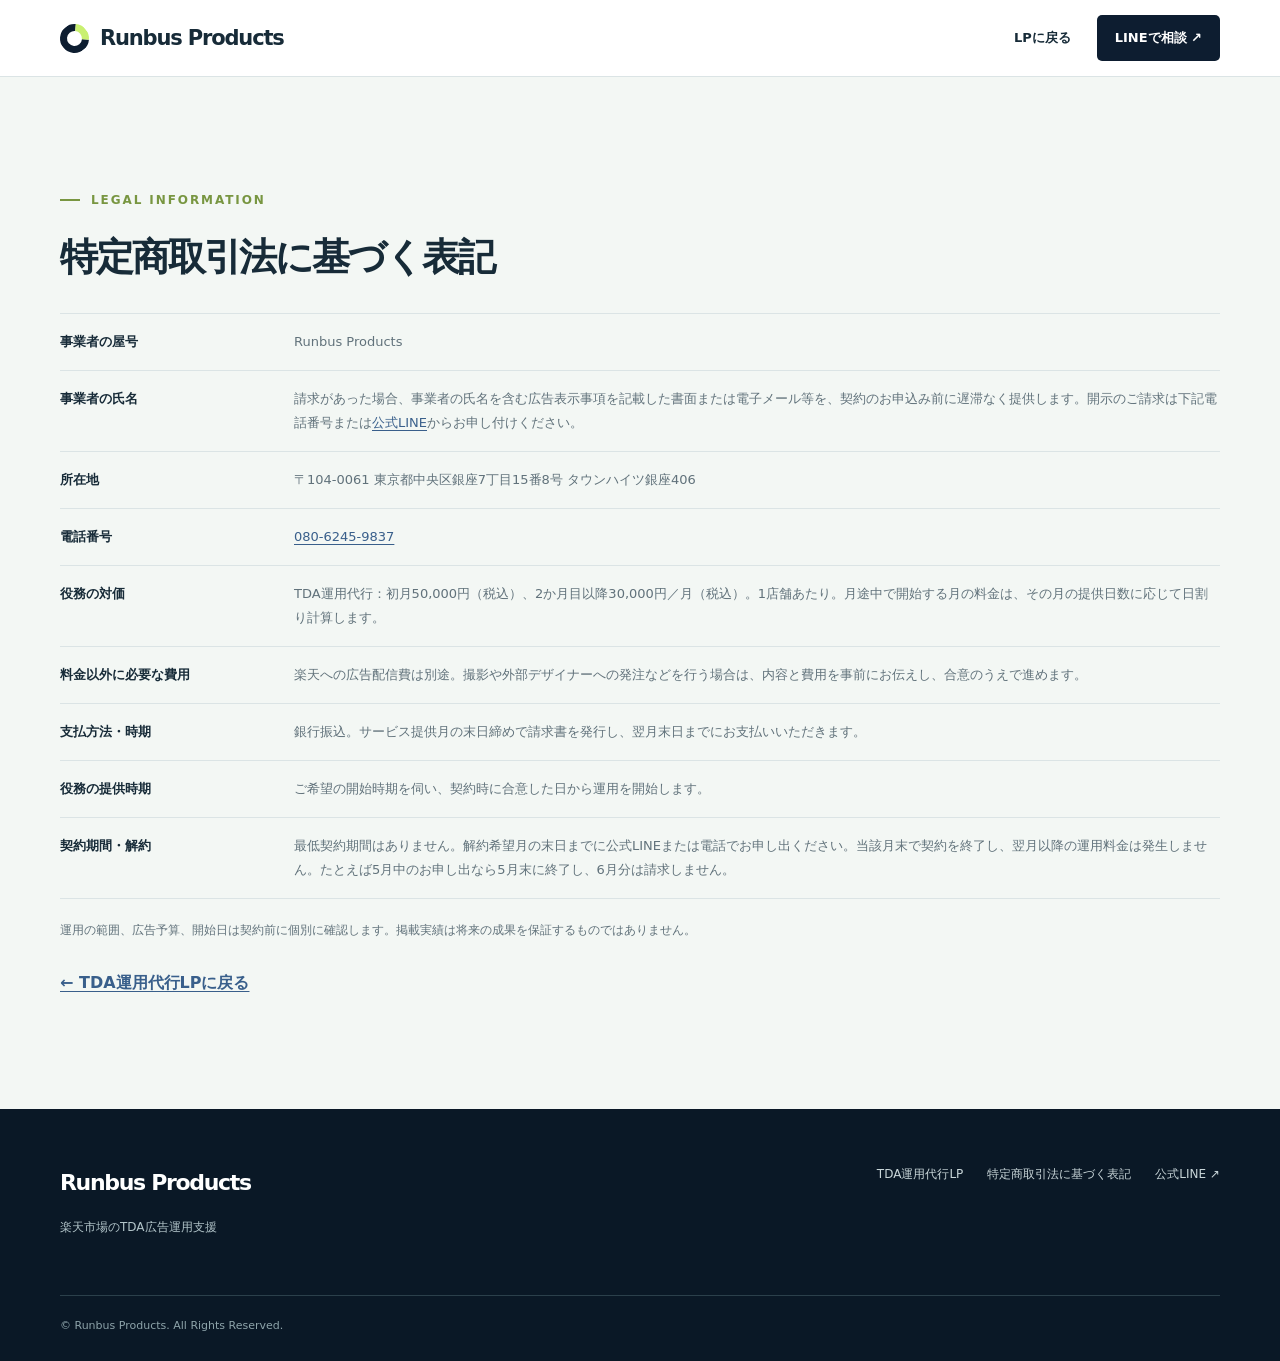
==== legal.html @ 406d8927 "Add files via upload" ====
<!doctype html>
<html lang="ja">
<head>
  <meta charset="utf-8">
  <meta name="viewport" content="width=device-width,initial-scale=1">
  <meta name="theme-color" content="#0d1d30">
  <meta name="description" content="Runbus Productsの楽天TDA広告運用代行サービスに関する特定商取引法に基づく表記。">
  <title>特定商取引法に基づく表記｜Runbus Products</title>
  <style>
    :root{--navy:#0d1d30;--navy2:#172e40;--ink:#172b38;--muted:#61727b;--lime:#c9f071;--line:#dbe4e5;--pale:#f3f7f4;--white:#fff;--max:1160px}
    *{box-sizing:border-box}html{scroll-behavior:smooth}body{margin:0;color:var(--ink);background:#fff;font-family:system-ui,-apple-system,"Noto Sans JP","Hiragino Kaku Gothic ProN",Meiryo,sans-serif;line-height:1.85;-webkit-font-smoothing:antialiased}a{color:inherit;text-decoration:none}button{font:inherit}img{max-width:100%}.wrap{width:min(var(--max),calc(100% - 48px));margin-inline:auto}
    .skip{position:absolute;left:-9999px;top:8px;padding:8px;background:#fff;z-index:100}.skip:focus{left:8px}
    header{position:sticky;top:0;z-index:50;background:rgba(255,255,255,.96);border-bottom:1px solid var(--line);backdrop-filter:blur(16px)}.head{min-height:76px;display:flex;align-items:center;justify-content:space-between;gap:20px}.brand{display:inline-flex;align-items:center;gap:11px;font-size:21px;font-weight:900;letter-spacing:-.055em;white-space:nowrap}.mark{width:29px;height:29px;border:7px solid var(--navy);border-right-color:var(--lime);border-radius:50%;transform:rotate(-40deg)}nav{display:flex;align-items:center;gap:26px}nav a{font-size:13px;font-weight:750}nav a:hover,.text-link:hover{color:#637f30}.nav-button{background:var(--navy);color:#fff;padding:11px 18px;border-radius:5px}.nav-button:hover{color:var(--lime)}
    .button{display:inline-flex;align-items:center;justify-content:center;gap:18px;min-height:54px;border-radius:5px;padding:13px 24px;font-weight:850;font-size:14px;line-height:1.5;transition:transform .2s,background .2s}.button:hover{transform:translateY(-2px)}.button.lime{background:var(--lime);color:var(--navy)}.button.lime:hover{background:#ddfa9c}.button.dark{background:var(--navy);color:#fff}.button.outline{border:1px solid #81949a;color:#fff}.button.outline:hover{border-color:var(--lime)}.eyebrow{font-size:12px;letter-spacing:.16em;font-weight:850;text-transform:uppercase;color:#789641;display:flex;align-items:center;gap:11px}.eyebrow:before{content:"";width:20px;height:2px;background:currentColor}
    .hero{background:var(--navy);color:#fff;position:relative;overflow:hidden}.hero:before{content:"";position:absolute;right:-180px;top:-280px;width:850px;height:850px;background:radial-gradient(circle,#79aa7430,transparent 70%);pointer-events:none}.hero:after{content:"";position:absolute;inset:0;background-image:linear-gradient(#d7fcdd08 1px,transparent 1px),linear-gradient(90deg,#d7fcdd08 1px,transparent 1px);background-size:80px 80px;pointer-events:none}.hero-inner{position:relative;z-index:1;display:grid;grid-template-columns:1.13fr .87fr;align-items:center;gap:64px;padding:112px 0 120px}.hero h1{font-size:clamp(38px,4.4vw,63px);line-height:1.35;letter-spacing:-.065em;margin:22px 0 22px;font-weight:900}.hero h1 em{color:var(--lime);font-style:normal}.hero-lead{font-size:17px;line-height:1.95;color:#d2dfe2;max-width:650px;margin:0}.hero-actions{display:flex;flex-wrap:wrap;gap:12px;margin-top:34px}.hero-note{color:#a9bbc0;font-size:12px;margin:20px 0 0}.hero .eyebrow{color:var(--lime)}
    .hero-board{border:1px solid #66808966;background:#1b3343d9;padding:30px;box-shadow:0 30px 70px #07131e58}.board-label{font-size:11px;color:#c0d1d0;letter-spacing:.17em;font-weight:800}.board-case{padding:22px 0;border-bottom:1px solid #647d834f}.board-case:last-child{padding-bottom:0;border-bottom:0}.board-case .name{font-size:14px;font-weight:800}.board-case .period{font-size:11px;color:#a9bbc0;margin-left:8px}.board-number{font-size:clamp(33px,3vw,45px);font-weight:900;line-height:1.25;letter-spacing:-.04em;color:var(--lime);margin:8px 0 2px}.board-number span{font-size:18px;letter-spacing:0}.board-desc{font-size:12px;color:#c2d0d3;margin:0;line-height:1.6}.board-heading{font-size:23px;line-height:1.45;font-weight:900;letter-spacing:-.045em;margin:18px 0}.board-highlight{padding:18px 0 20px;border-block:1px solid #78909a66}.board-highlight>span{display:block;color:#d9e6dd;font-size:12px;font-weight:800}.board-highlight strong{display:block;color:var(--lime);font-size:clamp(36px,3.4vw,49px);line-height:1.25;letter-spacing:-.055em;margin:4px 0}.board-highlight small{font-size:24px;letter-spacing:0}.board-highlight p{font-size:11px;color:#c2d0d3;line-height:1.6;margin:0}.board-foot{font-size:10px;line-height:1.55;color:#a8bcc2;margin:15px 0 0}.hero-board .board-case{padding:15px 0}.hero-board .board-case:last-of-type{border-bottom:0;padding-bottom:0}.hero-board .board-desc{margin-top:6px}
    .intro-strip{border-bottom:1px solid var(--line);background:#f7faf7}.intro-items{display:grid;grid-template-columns:repeat(3,1fr);padding:24px 0}.intro-items div{padding:0 28px;border-right:1px solid #d4e0d9;font-size:13px;font-weight:750}.intro-items div:first-child{padding-left:0}.intro-items div:last-child{border:0}.intro-items b{display:block;font-size:11px;letter-spacing:.14em;color:#638230;margin-bottom:3px}
    .section{padding:112px 0;scroll-margin-top:85px}.section.pale{background:var(--pale)}.section.dark{background:var(--navy);color:#fff}.section-title{font-size:clamp(30px,3vw,43px);line-height:1.45;letter-spacing:-.055em;margin:18px 0 18px;font-weight:900}.section-lead{color:var(--muted);font-size:16px;max-width:800px;margin:0 0 42px}.dark .section-lead{color:#c4d2d7}.section-head{max-width:850px}.grid-3{display:grid;grid-template-columns:repeat(3,1fr);gap:18px}.issue{padding:30px;background:#fff;border:1px solid var(--line)}.issue-num{font-size:12px;color:#729335;font-weight:900;letter-spacing:.1em}.issue h3,.service h3{font-size:19px;line-height:1.5;letter-spacing:-.04em;margin:15px 0 12px}.issue p,.service p{color:var(--muted);font-size:14px;margin:0}.resolution{margin-top:28px;padding:24px 28px;background:var(--navy);color:#fff;display:flex;gap:24px;align-items:center;justify-content:space-between}.resolution strong{font-size:20px;letter-spacing:-.04em}.resolution p{margin:0;color:#cbd9dc;font-size:14px}
    .service-grid{display:grid;grid-template-columns:repeat(2,1fr);gap:18px}.service{padding:32px;border:1px solid var(--line);background:#fff}.service-icon{display:inline-block;background:#e9f5d6;color:#466b2b;font-size:12px;font-weight:900;padding:5px 10px;letter-spacing:.12em}.service h3{margin-top:17px}.service .detail{display:block;margin-top:17px;padding-top:15px;border-top:1px solid var(--line);font-size:12px;color:#476273;font-weight:700}.personal-note{background:#e5efdc;padding:22px 28px;margin-top:20px;font-size:14px}.personal-note strong{color:#2f5136}
    .total-panel{display:flex;align-items:center;justify-content:space-between;gap:25px;background:#234452;border:1px solid #70887d;padding:25px 28px;margin:0 0 18px}.total-panel span{font-size:11px;letter-spacing:.14em;color:var(--lime);font-weight:900}.total-panel h3{font-size:21px;line-height:1.4;margin:7px 0}.total-panel p{color:#b9cbd0;font-size:12px;margin:0}.total-metrics{display:grid;grid-template-columns:repeat(3,1fr);gap:18px}.total-metrics div{min-width:100px}.total-metrics small{display:block;font-size:11px;color:#c4d4d7}.total-metrics strong{display:block;color:var(--lime);font-size:20px;white-space:nowrap}.monthly-grid{display:grid;grid-template-columns:repeat(3,1fr);gap:14px}.month-card{background:#1c3544;border:1px solid #435c64;padding:24px}.month-card h3{font-size:20px;color:var(--lime);margin:0 0 3px}.month-card .period{font-size:12px;color:#b9c9cc;margin:0 0 18px}.month-row{border-top:1px solid #435c64;padding:11px 0;display:flex;align-items:baseline;justify-content:space-between;gap:8px}.month-row span{font-size:12px;color:#c0d0d3}.month-row strong{font-size:clamp(17px,1.7vw,22px);letter-spacing:-.035em;color:#fff;white-space:nowrap}.month-row:first-of-type strong{color:var(--lime)}.month-context{font-size:12px;color:#b9c9cc;margin:12px 0 0}.case{display:grid;grid-template-columns:270px 1fr;gap:36px;padding:42px 0;border-top:1px solid #49616d}.case:last-of-type{border-bottom:1px solid #49616d}.case-brand{color:var(--lime);font-size:35px;font-weight:900;letter-spacing:-.06em;line-height:1.2;margin-bottom:8px}.case-kind{font-size:13px;color:#bdcdd0}.case h3{font-size:22px;margin:0 0 15px;line-height:1.5;letter-spacing:-.03em}.metric-grid{display:grid;grid-template-columns:repeat(3,1fr);gap:12px}.metric{padding:18px;background:#1c3544;border:1px solid #435c64}.metric small{display:block;color:#b6c9cc;font-size:11px}.metric strong{display:block;font-size:clamp(20px,2.1vw,27px);line-height:1.5;color:var(--lime);letter-spacing:-.04em}.case-body p{font-size:14px;color:#d2dee0;margin:18px 0 0}.case-body .breakdown{color:#b8cbd0;font-size:13px;margin-top:11px}.case-note{font-size:12px;color:#b4c4c7;margin-top:24px;line-height:1.85}.case-note strong{color:#e0eced}
    .pricing{display:grid;grid-template-columns:.85fr 1.15fr;border:1px solid var(--line);background:#fff;box-shadow:0 20px 50px #1734460e}.price-main{padding:42px;background:var(--navy);color:#fff}.price-main .tag{font-size:12px;color:var(--lime);font-weight:900;letter-spacing:.12em}.price{font-size:52px;line-height:1.2;font-weight:900;letter-spacing:-.055em;margin:22px 0 10px}.price small{font-size:17px;letter-spacing:0}.price-schedule{margin:22px 0 10px}.price-line{display:flex;align-items:baseline;justify-content:space-between;gap:12px;border-bottom:1px solid #ffffff3b;padding:10px 0}.price-line span{font-size:15px;font-weight:800;color:#d2e3e5;white-space:nowrap}.price-line strong{font-size:clamp(28px,3.2vw,43px);line-height:1.25;color:#fff;letter-spacing:-.055em;white-space:nowrap}.price-line strong small{font-size:16px;letter-spacing:0}.price-line.follow strong{color:var(--lime)}.price-main p{font-size:13px;color:#c2d4d7}.price-main .button{margin-top:25px}.price-detail{padding:42px}.price-detail h3{font-size:20px;margin:0 0 13px}.check-list{list-style:none;padding:0;margin:0}.check-list li{position:relative;padding:12px 0 12px 27px;border-bottom:1px solid var(--line);font-size:14px}.check-list li:before{content:"✓";position:absolute;left:1px;color:#658e36;font-weight:900}.fine{font-size:12px;color:var(--muted);margin:18px 0 0;line-height:1.8}
    .steps{display:grid;grid-template-columns:repeat(4,1fr);gap:18px}.step{border-top:3px solid #b9dc76;background:#fff;padding:24px;border-bottom:1px solid var(--line)}.step b{color:#7aa04e;font-size:13px}.step h3{font-size:17px;margin:12px 0}.step p{color:var(--muted);font-size:13px;margin:0}.faq{max-width:880px}.faq details{border-top:1px solid var(--line);padding:22px 0}.faq details:last-child{border-bottom:1px solid var(--line)}.faq summary{cursor:pointer;font-weight:800;font-size:16px;padding-right:32px;list-style:none;position:relative}.faq summary::-webkit-details-marker{display:none}.faq summary:after{content:"＋";position:absolute;right:0;top:0;color:#69833d}.faq details[open] summary:after{content:"−"}.faq p{font-size:14px;color:var(--muted);margin:14px 0 0}
    .end-panel{background:var(--navy);color:#fff;padding:68px min(8vw,92px);position:relative;overflow:hidden}.end-panel:after{content:"TDA";position:absolute;right:-10px;bottom:-110px;font-weight:900;font-size:250px;color:#ffffff08;line-height:1;pointer-events:none}.end-panel>*{position:relative;z-index:1}.end-panel .eyebrow{color:var(--lime)}.end-panel h2{font-size:clamp(31px,3.5vw,48px);letter-spacing:-.06em;line-height:1.45;margin:17px 0}.end-panel p{font-size:15px;color:#c8d7db;max-width:700px}.end-panel .button{margin-top:22px}.end-panel .fine{color:#a9bdc1}
    footer{background:#0a1826;color:#fff;padding:54px 0 25px}.footer-inner{display:flex;justify-content:space-between;gap:36px}.footer-brand{font-size:22px;font-weight:900;letter-spacing:-.06em}.footer-inner p{color:#b2c4c9;font-size:12px}.footer-links{display:flex;gap:24px;flex-wrap:wrap;align-content:flex-start}.footer-links a{font-size:12px;color:#c9d6d9}.footer-links a:hover{color:var(--lime)}.copyright{font-size:11px;color:#8ea4aa;border-top:1px solid #2b404b;padding-top:20px;margin-top:45px}.mobile-cta{display:none}
    @media(max-width:960px){nav{gap:14px}nav a{font-size:12px}.hero-inner{gap:30px}.case{grid-template-columns:190px 1fr}.metric-grid{gap:7px}.metric{padding:13px}.steps{grid-template-columns:repeat(2,1fr)}}
    .legal-grid{margin:28px 0 0;border-top:1px solid var(--line)}.legal-grid div{display:grid;grid-template-columns:210px 1fr;gap:24px;padding:16px 0;border-bottom:1px solid var(--line)}.legal-grid dt{font-size:13px;font-weight:800}.legal-grid dd{margin:0;font-size:13px;color:var(--muted)}.legal-grid a{color:#395f8b;text-decoration:underline;text-underline-offset:3px}.legal-note{font-size:12px;color:var(--muted);margin:20px 0 0}@media(max-width:700px){.legal-grid div{grid-template-columns:1fr;gap:3px}}
    .legal-grid{margin:28px 0 0;border-top:1px solid var(--line)}.legal-grid div{display:grid;grid-template-columns:210px 1fr;gap:24px;padding:16px 0;border-bottom:1px solid var(--line)}.legal-grid dt{font-size:13px;font-weight:800}.legal-grid dd{margin:0;font-size:13px;color:var(--muted)}.legal-grid a{color:#395f8b;text-decoration:underline;text-underline-offset:3px}.legal-note{font-size:12px;color:var(--muted);margin:20px 0 0}@media(max-width:700px){.legal-grid div{grid-template-columns:1fr;gap:3px}}
    @media(max-width:700px){.wrap{width:calc(100% - 36px)}.head{min-height:66px}.brand{font-size:18px}.mark{width:25px;height:25px;border-width:6px}nav a:not(.nav-button){display:none}.nav-button{font-size:11px;padding:10px 12px}.hero-inner{display:block;padding:70px 0 72px}.hero h1{font-size:clamp(34px,8.6vw,48px)}.hero-lead{font-size:15px}.hero-board{margin-top:42px;padding:22px}.hero-actions .button{width:100%}.intro-items{grid-template-columns:1fr;padding:8px 0}.intro-items div{border:0;border-bottom:1px solid #d4e0d9;padding:12px 0;font-size:12px}.intro-items div:last-child{border:0}.section{padding:72px 0;scroll-margin-top:70px}.section-lead{font-size:14px}.grid-3,.service-grid,.pricing{grid-template-columns:1fr}.issue,.service{padding:23px}.resolution{align-items:flex-start;flex-direction:column;gap:10px}.total-panel{display:block}.total-metrics{margin-top:18px;gap:8px}.total-metrics div{min-width:0}.total-metrics strong{font-size:clamp(13px,3.6vw,19px)}.monthly-grid{grid-template-columns:1fr}.month-card{padding:20px}.month-row strong{font-size:21px}.case{display:block;padding:32px 0}.case-brand{font-size:30px}.case h3{margin-top:20px;font-size:19px}.metric-grid{grid-template-columns:repeat(3,1fr)}.metric{padding:10px}.metric small{font-size:10px}.metric strong{font-size:19px}.price-main,.price-detail{padding:29px}.price{font-size:43px}.steps{gap:10px}.step{padding:18px}.end-panel{padding:48px 25px}.footer-inner{flex-direction:column}.mobile-cta{display:block;position:fixed;bottom:0;left:0;right:0;z-index:45;padding:10px 18px calc(10px + env(safe-area-inset-bottom));background:#fff;border-top:1px solid var(--line);box-shadow:0 -8px 30px #182b3020}.mobile-cta .button{width:100%;min-height:46px}.copyright{padding-bottom:70px}}
    @media(max-width:380px){.metric-grid{grid-template-columns:1fr}.metric{display:flex;justify-content:space-between;align-items:center}.metric strong{font-size:22px}.steps{grid-template-columns:1fr}.brand{font-size:16px}}
    @media(prefers-reduced-motion:reduce){html{scroll-behavior:auto}.button{transition:none}}
  </style>
  <style>.legal-page{min-height:calc(100vh - 260px)}.legal-page .section-head{margin-bottom:0}.back-link{display:inline-block;color:#395f8b;text-decoration:underline;text-underline-offset:3px;margin-top:26px;font-weight:700}</style>
</head>
<body>
  <a class="skip" href="#legal">本文へ移動</a>
  <header><div class="wrap head"><a class="brand" href="./" aria-label="Runbus Products トップ"><span class="mark" aria-hidden="true"></span>Runbus Products</a><nav aria-label="メインメニュー"><a href="./">LPに戻る</a><a href="https://lin.ee/7qptqyn" class="nav-button" target="_blank" rel="noopener noreferrer">LINEで相談 ↗</a></nav></div></header>
  <main class="legal-page">
    <section class="section pale" id="legal"><div class="wrap"><div class="section-head"><div class="eyebrow">LEGAL INFORMATION</div><h2 class="section-title">特定商取引法に基づく表記</h2></div><dl class="legal-grid">
      <div><dt>事業者の屋号</dt><dd>Runbus Products</dd></div>
      <div><dt>事業者の氏名</dt><dd>請求があった場合、事業者の氏名を含む広告表示事項を記載した書面または電子メール等を、契約のお申込み前に遅滞なく提供します。開示のご請求は下記電話番号または<a href="https://lin.ee/7qptqyn" target="_blank" rel="noopener noreferrer">公式LINE</a>からお申し付けください。</dd></div>
      <div><dt>所在地</dt><dd>〒104-0061 東京都中央区銀座7丁目15番8号 タウンハイツ銀座406</dd></div>
      <div><dt>電話番号</dt><dd><a href="tel:08062459837">080-6245-9837</a></dd></div>
      <div><dt>役務の対価</dt><dd>TDA運用代行：初月50,000円（税込）、2か月目以降30,000円／月（税込）。1店舗あたり。月途中で開始する月の料金は、その月の提供日数に応じて日割り計算します。</dd></div>
      <div><dt>料金以外に必要な費用</dt><dd>楽天への広告配信費は別途。撮影や外部デザイナーへの発注などを行う場合は、内容と費用を事前にお伝えし、合意のうえで進めます。</dd></div>
      <div><dt>支払方法・時期</dt><dd>銀行振込。サービス提供月の末日締めで請求書を発行し、翌月末日までにお支払いいただきます。</dd></div>
      <div><dt>役務の提供時期</dt><dd>ご希望の開始時期を伺い、契約時に合意した日から運用を開始します。</dd></div>
      <div><dt>契約期間・解約</dt><dd>最低契約期間はありません。解約希望月の末日までに公式LINEまたは電話でお申し出ください。当該月末で契約を終了し、翌月以降の運用料金は発生しません。たとえば5月中のお申し出なら5月末に終了し、6月分は請求しません。</dd></div>
    </dl><p class="legal-note">運用の範囲、広告予算、開始日は契約前に個別に確認します。掲載実績は将来の成果を保証するものではありません。</p><a class="back-link" href="./">← TDA運用代行LPに戻る</a></div></section>
  </main>
  <footer><div class="wrap"><div class="footer-inner"><div><div class="footer-brand">Runbus Products</div><p>楽天市場のTDA広告運用支援</p></div><div class="footer-links"><a href="./">TDA運用代行LP</a><a href="legal.html" aria-current="page">特定商取引法に基づく表記</a><a href="https://lin.ee/7qptqyn" target="_blank" rel="noopener noreferrer">公式LINE ↗</a></div></div><div class="copyright">© Runbus Products. All Rights Reserved.</div></div></footer>
</body>
</html>
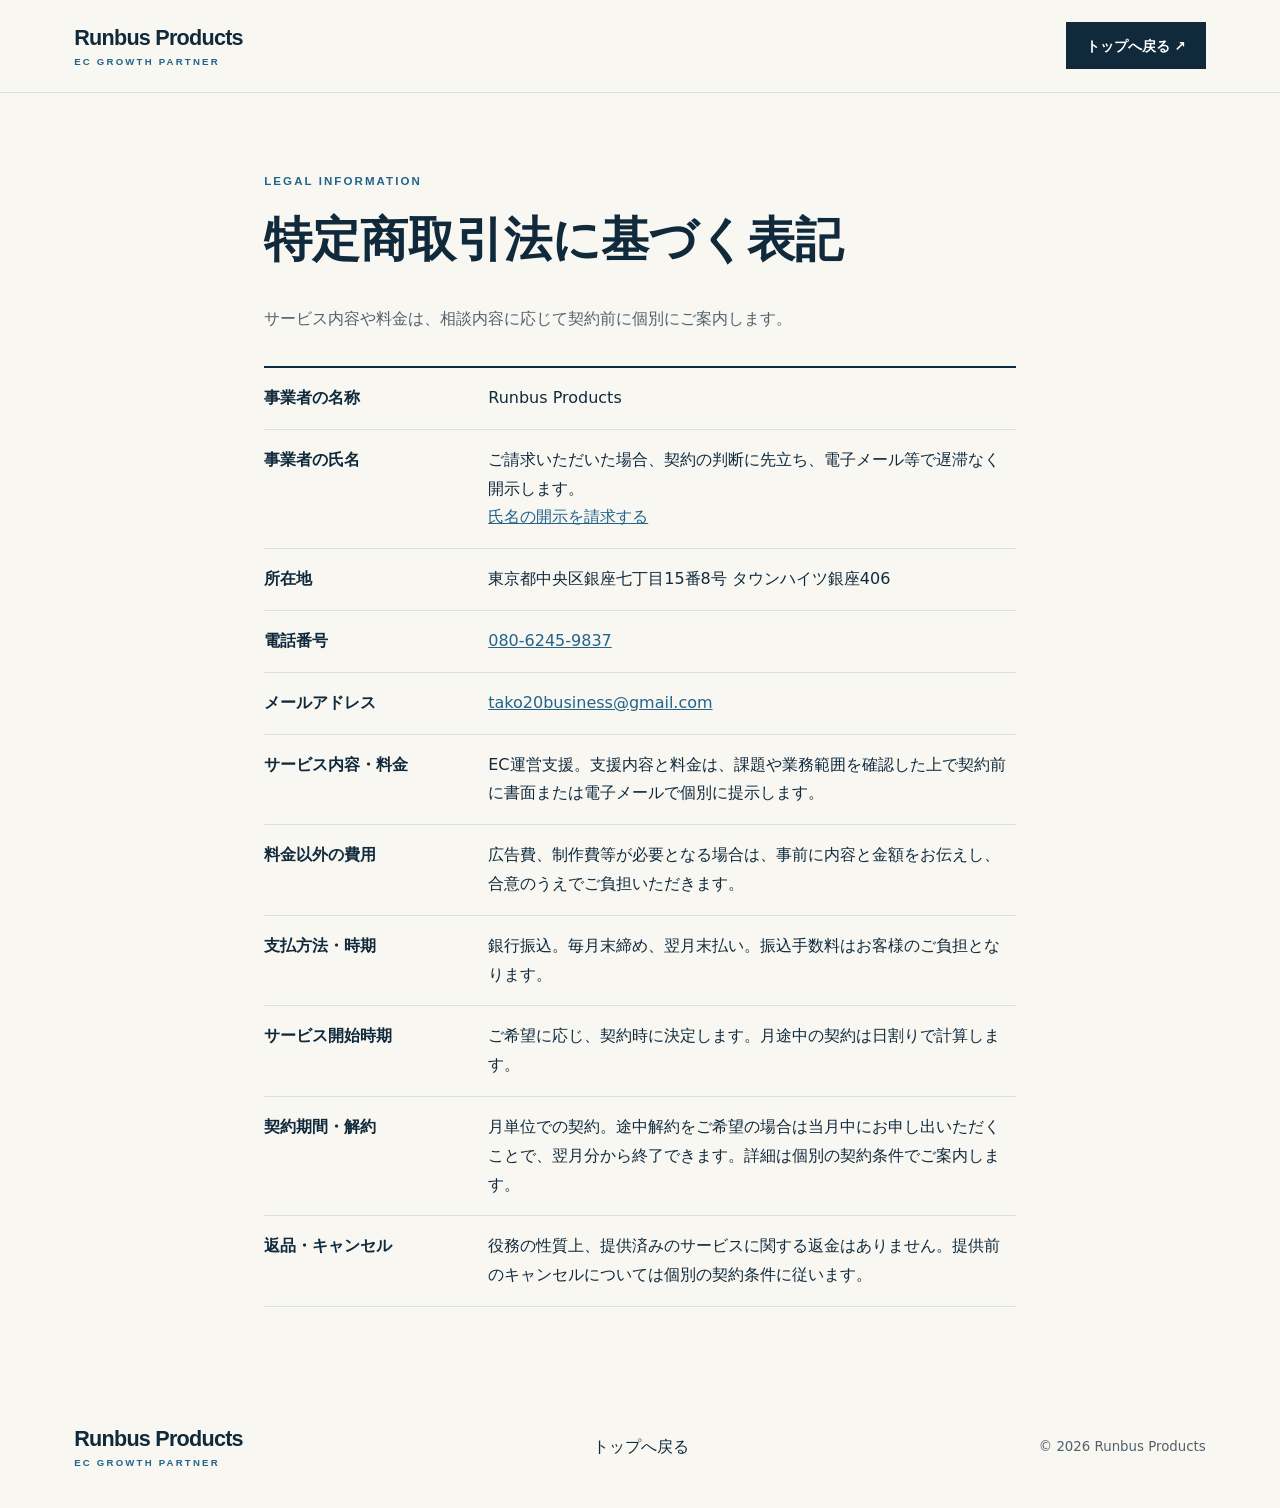
==== commit b37a9067: "Add files via upload" ====
--- a/legal.html
+++ b/legal.html
@@ -1,52 +1,2 @@
-<!doctype html>
-<html lang="ja">
-<head>
-  <meta charset="utf-8">
-  <meta name="viewport" content="width=device-width,initial-scale=1">
-  <meta name="theme-color" content="#0d1d30">
-  <meta name="description" content="Runbus Productsの楽天TDA広告運用代行サービスに関する特定商取引法に基づく表記。">
-  <title>特定商取引法に基づく表記｜Runbus Products</title>
-  <style>
-    :root{--navy:#0d1d30;--navy2:#172e40;--ink:#172b38;--muted:#61727b;--lime:#c9f071;--line:#dbe4e5;--pale:#f3f7f4;--white:#fff;--max:1160px}
-    *{box-sizing:border-box}html{scroll-behavior:smooth}body{margin:0;color:var(--ink);background:#fff;font-family:system-ui,-apple-system,"Noto Sans JP","Hiragino Kaku Gothic ProN",Meiryo,sans-serif;line-height:1.85;-webkit-font-smoothing:antialiased}a{color:inherit;text-decoration:none}button{font:inherit}img{max-width:100%}.wrap{width:min(var(--max),calc(100% - 48px));margin-inline:auto}
-    .skip{position:absolute;left:-9999px;top:8px;padding:8px;background:#fff;z-index:100}.skip:focus{left:8px}
-    header{position:sticky;top:0;z-index:50;background:rgba(255,255,255,.96);border-bottom:1px solid var(--line);backdrop-filter:blur(16px)}.head{min-height:76px;display:flex;align-items:center;justify-content:space-between;gap:20px}.brand{display:inline-flex;align-items:center;gap:11px;font-size:21px;font-weight:900;letter-spacing:-.055em;white-space:nowrap}.mark{width:29px;height:29px;border:7px solid var(--navy);border-right-color:var(--lime);border-radius:50%;transform:rotate(-40deg)}nav{display:flex;align-items:center;gap:26px}nav a{font-size:13px;font-weight:750}nav a:hover,.text-link:hover{color:#637f30}.nav-button{background:var(--navy);color:#fff;padding:11px 18px;border-radius:5px}.nav-button:hover{color:var(--lime)}
-    .button{display:inline-flex;align-items:center;justify-content:center;gap:18px;min-height:54px;border-radius:5px;padding:13px 24px;font-weight:850;font-size:14px;line-height:1.5;transition:transform .2s,background .2s}.button:hover{transform:translateY(-2px)}.button.lime{background:var(--lime);color:var(--navy)}.button.lime:hover{background:#ddfa9c}.button.dark{background:var(--navy);color:#fff}.button.outline{border:1px solid #81949a;color:#fff}.button.outline:hover{border-color:var(--lime)}.eyebrow{font-size:12px;letter-spacing:.16em;font-weight:850;text-transform:uppercase;color:#789641;display:flex;align-items:center;gap:11px}.eyebrow:before{content:"";width:20px;height:2px;background:currentColor}
-    .hero{background:var(--navy);color:#fff;position:relative;overflow:hidden}.hero:before{content:"";position:absolute;right:-180px;top:-280px;width:850px;height:850px;background:radial-gradient(circle,#79aa7430,transparent 70%);pointer-events:none}.hero:after{content:"";position:absolute;inset:0;background-image:linear-gradient(#d7fcdd08 1px,transparent 1px),linear-gradient(90deg,#d7fcdd08 1px,transparent 1px);background-size:80px 80px;pointer-events:none}.hero-inner{position:relative;z-index:1;display:grid;grid-template-columns:1.13fr .87fr;align-items:center;gap:64px;padding:112px 0 120px}.hero h1{font-size:clamp(38px,4.4vw,63px);line-height:1.35;letter-spacing:-.065em;margin:22px 0 22px;font-weight:900}.hero h1 em{color:var(--lime);font-style:normal}.hero-lead{font-size:17px;line-height:1.95;color:#d2dfe2;max-width:650px;margin:0}.hero-actions{display:flex;flex-wrap:wrap;gap:12px;margin-top:34px}.hero-note{color:#a9bbc0;font-size:12px;margin:20px 0 0}.hero .eyebrow{color:var(--lime)}
-    .hero-board{border:1px solid #66808966;background:#1b3343d9;padding:30px;box-shadow:0 30px 70px #07131e58}.board-label{font-size:11px;color:#c0d1d0;letter-spacing:.17em;font-weight:800}.board-case{padding:22px 0;border-bottom:1px solid #647d834f}.board-case:last-child{padding-bottom:0;border-bottom:0}.board-case .name{font-size:14px;font-weight:800}.board-case .period{font-size:11px;color:#a9bbc0;margin-left:8px}.board-number{font-size:clamp(33px,3vw,45px);font-weight:900;line-height:1.25;letter-spacing:-.04em;color:var(--lime);margin:8px 0 2px}.board-number span{font-size:18px;letter-spacing:0}.board-desc{font-size:12px;color:#c2d0d3;margin:0;line-height:1.6}.board-heading{font-size:23px;line-height:1.45;font-weight:900;letter-spacing:-.045em;margin:18px 0}.board-highlight{padding:18px 0 20px;border-block:1px solid #78909a66}.board-highlight>span{display:block;color:#d9e6dd;font-size:12px;font-weight:800}.board-highlight strong{display:block;color:var(--lime);font-size:clamp(36px,3.4vw,49px);line-height:1.25;letter-spacing:-.055em;margin:4px 0}.board-highlight small{font-size:24px;letter-spacing:0}.board-highlight p{font-size:11px;color:#c2d0d3;line-height:1.6;margin:0}.board-foot{font-size:10px;line-height:1.55;color:#a8bcc2;margin:15px 0 0}.hero-board .board-case{padding:15px 0}.hero-board .board-case:last-of-type{border-bottom:0;padding-bottom:0}.hero-board .board-desc{margin-top:6px}
-    .intro-strip{border-bottom:1px solid var(--line);background:#f7faf7}.intro-items{display:grid;grid-template-columns:repeat(3,1fr);padding:24px 0}.intro-items div{padding:0 28px;border-right:1px solid #d4e0d9;font-size:13px;font-weight:750}.intro-items div:first-child{padding-left:0}.intro-items div:last-child{border:0}.intro-items b{display:block;font-size:11px;letter-spacing:.14em;color:#638230;margin-bottom:3px}
-    .section{padding:112px 0;scroll-margin-top:85px}.section.pale{background:var(--pale)}.section.dark{background:var(--navy);color:#fff}.section-title{font-size:clamp(30px,3vw,43px);line-height:1.45;letter-spacing:-.055em;margin:18px 0 18px;font-weight:900}.section-lead{color:var(--muted);font-size:16px;max-width:800px;margin:0 0 42px}.dark .section-lead{color:#c4d2d7}.section-head{max-width:850px}.grid-3{display:grid;grid-template-columns:repeat(3,1fr);gap:18px}.issue{padding:30px;background:#fff;border:1px solid var(--line)}.issue-num{font-size:12px;color:#729335;font-weight:900;letter-spacing:.1em}.issue h3,.service h3{font-size:19px;line-height:1.5;letter-spacing:-.04em;margin:15px 0 12px}.issue p,.service p{color:var(--muted);font-size:14px;margin:0}.resolution{margin-top:28px;padding:24px 28px;background:var(--navy);color:#fff;display:flex;gap:24px;align-items:center;justify-content:space-between}.resolution strong{font-size:20px;letter-spacing:-.04em}.resolution p{margin:0;color:#cbd9dc;font-size:14px}
-    .service-grid{display:grid;grid-template-columns:repeat(2,1fr);gap:18px}.service{padding:32px;border:1px solid var(--line);background:#fff}.service-icon{display:inline-block;background:#e9f5d6;color:#466b2b;font-size:12px;font-weight:900;padding:5px 10px;letter-spacing:.12em}.service h3{margin-top:17px}.service .detail{display:block;margin-top:17px;padding-top:15px;border-top:1px solid var(--line);font-size:12px;color:#476273;font-weight:700}.personal-note{background:#e5efdc;padding:22px 28px;margin-top:20px;font-size:14px}.personal-note strong{color:#2f5136}
-    .total-panel{display:flex;align-items:center;justify-content:space-between;gap:25px;background:#234452;border:1px solid #70887d;padding:25px 28px;margin:0 0 18px}.total-panel span{font-size:11px;letter-spacing:.14em;color:var(--lime);font-weight:900}.total-panel h3{font-size:21px;line-height:1.4;margin:7px 0}.total-panel p{color:#b9cbd0;font-size:12px;margin:0}.total-metrics{display:grid;grid-template-columns:repeat(3,1fr);gap:18px}.total-metrics div{min-width:100px}.total-metrics small{display:block;font-size:11px;color:#c4d4d7}.total-metrics strong{display:block;color:var(--lime);font-size:20px;white-space:nowrap}.monthly-grid{display:grid;grid-template-columns:repeat(3,1fr);gap:14px}.month-card{background:#1c3544;border:1px solid #435c64;padding:24px}.month-card h3{font-size:20px;color:var(--lime);margin:0 0 3px}.month-card .period{font-size:12px;color:#b9c9cc;margin:0 0 18px}.month-row{border-top:1px solid #435c64;padding:11px 0;display:flex;align-items:baseline;justify-content:space-between;gap:8px}.month-row span{font-size:12px;color:#c0d0d3}.month-row strong{font-size:clamp(17px,1.7vw,22px);letter-spacing:-.035em;color:#fff;white-space:nowrap}.month-row:first-of-type strong{color:var(--lime)}.month-context{font-size:12px;color:#b9c9cc;margin:12px 0 0}.case{display:grid;grid-template-columns:270px 1fr;gap:36px;padding:42px 0;border-top:1px solid #49616d}.case:last-of-type{border-bottom:1px solid #49616d}.case-brand{color:var(--lime);font-size:35px;font-weight:900;letter-spacing:-.06em;line-height:1.2;margin-bottom:8px}.case-kind{font-size:13px;color:#bdcdd0}.case h3{font-size:22px;margin:0 0 15px;line-height:1.5;letter-spacing:-.03em}.metric-grid{display:grid;grid-template-columns:repeat(3,1fr);gap:12px}.metric{padding:18px;background:#1c3544;border:1px solid #435c64}.metric small{display:block;color:#b6c9cc;font-size:11px}.metric strong{display:block;font-size:clamp(20px,2.1vw,27px);line-height:1.5;color:var(--lime);letter-spacing:-.04em}.case-body p{font-size:14px;color:#d2dee0;margin:18px 0 0}.case-body .breakdown{color:#b8cbd0;font-size:13px;margin-top:11px}.case-note{font-size:12px;color:#b4c4c7;margin-top:24px;line-height:1.85}.case-note strong{color:#e0eced}
-    .pricing{display:grid;grid-template-columns:.85fr 1.15fr;border:1px solid var(--line);background:#fff;box-shadow:0 20px 50px #1734460e}.price-main{padding:42px;background:var(--navy);color:#fff}.price-main .tag{font-size:12px;color:var(--lime);font-weight:900;letter-spacing:.12em}.price{font-size:52px;line-height:1.2;font-weight:900;letter-spacing:-.055em;margin:22px 0 10px}.price small{font-size:17px;letter-spacing:0}.price-schedule{margin:22px 0 10px}.price-line{display:flex;align-items:baseline;justify-content:space-between;gap:12px;border-bottom:1px solid #ffffff3b;padding:10px 0}.price-line span{font-size:15px;font-weight:800;color:#d2e3e5;white-space:nowrap}.price-line strong{font-size:clamp(28px,3.2vw,43px);line-height:1.25;color:#fff;letter-spacing:-.055em;white-space:nowrap}.price-line strong small{font-size:16px;letter-spacing:0}.price-line.follow strong{color:var(--lime)}.price-main p{font-size:13px;color:#c2d4d7}.price-main .button{margin-top:25px}.price-detail{padding:42px}.price-detail h3{font-size:20px;margin:0 0 13px}.check-list{list-style:none;padding:0;margin:0}.check-list li{position:relative;padding:12px 0 12px 27px;border-bottom:1px solid var(--line);font-size:14px}.check-list li:before{content:"✓";position:absolute;left:1px;color:#658e36;font-weight:900}.fine{font-size:12px;color:var(--muted);margin:18px 0 0;line-height:1.8}
-    .steps{display:grid;grid-template-columns:repeat(4,1fr);gap:18px}.step{border-top:3px solid #b9dc76;background:#fff;padding:24px;border-bottom:1px solid var(--line)}.step b{color:#7aa04e;font-size:13px}.step h3{font-size:17px;margin:12px 0}.step p{color:var(--muted);font-size:13px;margin:0}.faq{max-width:880px}.faq details{border-top:1px solid var(--line);padding:22px 0}.faq details:last-child{border-bottom:1px solid var(--line)}.faq summary{cursor:pointer;font-weight:800;font-size:16px;padding-right:32px;list-style:none;position:relative}.faq summary::-webkit-details-marker{display:none}.faq summary:after{content:"＋";position:absolute;right:0;top:0;color:#69833d}.faq details[open] summary:after{content:"−"}.faq p{font-size:14px;color:var(--muted);margin:14px 0 0}
-    .end-panel{background:var(--navy);color:#fff;padding:68px min(8vw,92px);position:relative;overflow:hidden}.end-panel:after{content:"TDA";position:absolute;right:-10px;bottom:-110px;font-weight:900;font-size:250px;color:#ffffff08;line-height:1;pointer-events:none}.end-panel>*{position:relative;z-index:1}.end-panel .eyebrow{color:var(--lime)}.end-panel h2{font-size:clamp(31px,3.5vw,48px);letter-spacing:-.06em;line-height:1.45;margin:17px 0}.end-panel p{font-size:15px;color:#c8d7db;max-width:700px}.end-panel .button{margin-top:22px}.end-panel .fine{color:#a9bdc1}
-    footer{background:#0a1826;color:#fff;padding:54px 0 25px}.footer-inner{display:flex;justify-content:space-between;gap:36px}.footer-brand{font-size:22px;font-weight:900;letter-spacing:-.06em}.footer-inner p{color:#b2c4c9;font-size:12px}.footer-links{display:flex;gap:24px;flex-wrap:wrap;align-content:flex-start}.footer-links a{font-size:12px;color:#c9d6d9}.footer-links a:hover{color:var(--lime)}.copyright{font-size:11px;color:#8ea4aa;border-top:1px solid #2b404b;padding-top:20px;margin-top:45px}.mobile-cta{display:none}
-    @media(max-width:960px){nav{gap:14px}nav a{font-size:12px}.hero-inner{gap:30px}.case{grid-template-columns:190px 1fr}.metric-grid{gap:7px}.metric{padding:13px}.steps{grid-template-columns:repeat(2,1fr)}}
-    .legal-grid{margin:28px 0 0;border-top:1px solid var(--line)}.legal-grid div{display:grid;grid-template-columns:210px 1fr;gap:24px;padding:16px 0;border-bottom:1px solid var(--line)}.legal-grid dt{font-size:13px;font-weight:800}.legal-grid dd{margin:0;font-size:13px;color:var(--muted)}.legal-grid a{color:#395f8b;text-decoration:underline;text-underline-offset:3px}.legal-note{font-size:12px;color:var(--muted);margin:20px 0 0}@media(max-width:700px){.legal-grid div{grid-template-columns:1fr;gap:3px}}
-    .legal-grid{margin:28px 0 0;border-top:1px solid var(--line)}.legal-grid div{display:grid;grid-template-columns:210px 1fr;gap:24px;padding:16px 0;border-bottom:1px solid var(--line)}.legal-grid dt{font-size:13px;font-weight:800}.legal-grid dd{margin:0;font-size:13px;color:var(--muted)}.legal-grid a{color:#395f8b;text-decoration:underline;text-underline-offset:3px}.legal-note{font-size:12px;color:var(--muted);margin:20px 0 0}@media(max-width:700px){.legal-grid div{grid-template-columns:1fr;gap:3px}}
-    @media(max-width:700px){.wrap{width:calc(100% - 36px)}.head{min-height:66px}.brand{font-size:18px}.mark{width:25px;height:25px;border-width:6px}nav a:not(.nav-button){display:none}.nav-button{font-size:11px;padding:10px 12px}.hero-inner{display:block;padding:70px 0 72px}.hero h1{font-size:clamp(34px,8.6vw,48px)}.hero-lead{font-size:15px}.hero-board{margin-top:42px;padding:22px}.hero-actions .button{width:100%}.intro-items{grid-template-columns:1fr;padding:8px 0}.intro-items div{border:0;border-bottom:1px solid #d4e0d9;padding:12px 0;font-size:12px}.intro-items div:last-child{border:0}.section{padding:72px 0;scroll-margin-top:70px}.section-lead{font-size:14px}.grid-3,.service-grid,.pricing{grid-template-columns:1fr}.issue,.service{padding:23px}.resolution{align-items:flex-start;flex-direction:column;gap:10px}.total-panel{display:block}.total-metrics{margin-top:18px;gap:8px}.total-metrics div{min-width:0}.total-metrics strong{font-size:clamp(13px,3.6vw,19px)}.monthly-grid{grid-template-columns:1fr}.month-card{padding:20px}.month-row strong{font-size:21px}.case{display:block;padding:32px 0}.case-brand{font-size:30px}.case h3{margin-top:20px;font-size:19px}.metric-grid{grid-template-columns:repeat(3,1fr)}.metric{padding:10px}.metric small{font-size:10px}.metric strong{font-size:19px}.price-main,.price-detail{padding:29px}.price{font-size:43px}.steps{gap:10px}.step{padding:18px}.end-panel{padding:48px 25px}.footer-inner{flex-direction:column}.mobile-cta{display:block;position:fixed;bottom:0;left:0;right:0;z-index:45;padding:10px 18px calc(10px + env(safe-area-inset-bottom));background:#fff;border-top:1px solid var(--line);box-shadow:0 -8px 30px #182b3020}.mobile-cta .button{width:100%;min-height:46px}.copyright{padding-bottom:70px}}
-    @media(max-width:380px){.metric-grid{grid-template-columns:1fr}.metric{display:flex;justify-content:space-between;align-items:center}.metric strong{font-size:22px}.steps{grid-template-columns:1fr}.brand{font-size:16px}}
-    @media(prefers-reduced-motion:reduce){html{scroll-behavior:auto}.button{transition:none}}
-  </style>
-  <style>.legal-page{min-height:calc(100vh - 260px)}.legal-page .section-head{margin-bottom:0}.back-link{display:inline-block;color:#395f8b;text-decoration:underline;text-underline-offset:3px;margin-top:26px;font-weight:700}</style>
-</head>
-<body>
-  <a class="skip" href="#legal">本文へ移動</a>
-  <header><div class="wrap head"><a class="brand" href="./" aria-label="Runbus Products トップ"><span class="mark" aria-hidden="true"></span>Runbus Products</a><nav aria-label="メインメニュー"><a href="./">LPに戻る</a><a href="https://lin.ee/7qptqyn" class="nav-button" target="_blank" rel="noopener noreferrer">LINEで相談 ↗</a></nav></div></header>
-  <main class="legal-page">
-    <section class="section pale" id="legal"><div class="wrap"><div class="section-head"><div class="eyebrow">LEGAL INFORMATION</div><h2 class="section-title">特定商取引法に基づく表記</h2></div><dl class="legal-grid">
-      <div><dt>事業者の屋号</dt><dd>Runbus Products</dd></div>
-      <div><dt>事業者の氏名</dt><dd>請求があった場合、事業者の氏名を含む広告表示事項を記載した書面または電子メール等を、契約のお申込み前に遅滞なく提供します。開示のご請求は下記電話番号または<a href="https://lin.ee/7qptqyn" target="_blank" rel="noopener noreferrer">公式LINE</a>からお申し付けください。</dd></div>
-      <div><dt>所在地</dt><dd>〒104-0061 東京都中央区銀座7丁目15番8号 タウンハイツ銀座406</dd></div>
-      <div><dt>電話番号</dt><dd><a href="tel:08062459837">080-6245-9837</a></dd></div>
-      <div><dt>役務の対価</dt><dd>TDA運用代行：初月50,000円（税込）、2か月目以降30,000円／月（税込）。1店舗あたり。月途中で開始する月の料金は、その月の提供日数に応じて日割り計算します。</dd></div>
-      <div><dt>料金以外に必要な費用</dt><dd>楽天への広告配信費は別途。撮影や外部デザイナーへの発注などを行う場合は、内容と費用を事前にお伝えし、合意のうえで進めます。</dd></div>
-      <div><dt>支払方法・時期</dt><dd>銀行振込。サービス提供月の末日締めで請求書を発行し、翌月末日までにお支払いいただきます。</dd></div>
-      <div><dt>役務の提供時期</dt><dd>ご希望の開始時期を伺い、契約時に合意した日から運用を開始します。</dd></div>
-      <div><dt>契約期間・解約</dt><dd>最低契約期間はありません。解約希望月の末日までに公式LINEまたは電話でお申し出ください。当該月末で契約を終了し、翌月以降の運用料金は発生しません。たとえば5月中のお申し出なら5月末に終了し、6月分は請求しません。</dd></div>
-    </dl><p class="legal-note">運用の範囲、広告予算、開始日は契約前に個別に確認します。掲載実績は将来の成果を保証するものではありません。</p><a class="back-link" href="./">← TDA運用代行LPに戻る</a></div></section>
-  </main>
-  <footer><div class="wrap"><div class="footer-inner"><div><div class="footer-brand">Runbus Products</div><p>楽天市場のTDA広告運用支援</p></div><div class="footer-links"><a href="./">TDA運用代行LP</a><a href="legal.html" aria-current="page">特定商取引法に基づく表記</a><a href="https://lin.ee/7qptqyn" target="_blank" rel="noopener noreferrer">公式LINE ↗</a></div></div><div class="copyright">© Runbus Products. All Rights Reserved.</div></div></footer>
-</body>
-</html>
+<!DOCTYPE html><html lang="ja"><head><meta charSet="utf-8"/><meta name="viewport" content="width=device-width, initial-scale=1"/><link rel="stylesheet" href="styles.css"><title>特定商取引法に基づく表記｜Runbus Products</title><meta name="description" content="楽天市場の店長・チームリーダー経験を持つRunbus Products代表が、ECの課題整理から広告・販促・売場改善まで直接支援。TDAと店舗売上前年比の実績を掲載。"/><meta property="og:title" content="Runbus Products｜EC運営を、代表が直接支援"/><meta property="og:description" content="相談から実行まで、担当者を替えずに直接支援します。"/><meta property="og:type" content="website"/><meta name="twitter:card" content="summary"/><meta name="twitter:title" content="Runbus Products｜EC運営を、代表が直接支援"/><meta name="twitter:description" content="相談から実行まで、担当者を替えずに直接支援します。"/><link rel="icon" href="favicon.svg"/><meta name="theme-color" content="#102a3c"/>
+</head><body><main><header class="siteHeader"><a class="brand" href="index.html"><strong>Runbus Products</strong><span>EC GROWTH PARTNER</span></a><a class="headerCta" href="index.html">トップへ戻る ↗</a></header><section class="legalPage"><p class="sectionEyebrow">LEGAL INFORMATION</p><h1>特定商取引法に基づく表記</h1><p class="legalIntro">サービス内容や料金は、相談内容に応じて契約前に個別にご案内します。</p><dl><div><dt>事業者の名称</dt><dd>Runbus Products</dd></div><div><dt>事業者の氏名</dt><dd>ご請求いただいた場合、契約の判断に先立ち、電子メール等で遅滞なく開示します。<br/><a href="mailto:tako20business@gmail.com?subject=%E4%BA%8B%E6%A5%AD%E8%80%85%E6%B0%8F%E5%90%8D%E3%81%AE%E9%96%8B%E7%A4%BA%E8%AB%8B%E6%B1%82">氏名の開示を請求する</a></dd></div><div><dt>所在地</dt><dd>東京都中央区銀座七丁目15番8号 タウンハイツ銀座406</dd></div><div><dt>電話番号</dt><dd><a href="tel:08062459837">080-6245-9837</a></dd></div><div><dt>メールアドレス</dt><dd><a href="mailto:tako20business@gmail.com">tako20business@gmail.com</a></dd></div><div><dt>サービス内容・料金</dt><dd>EC運営支援。支援内容と料金は、課題や業務範囲を確認した上で契約前に書面または電子メールで個別に提示します。</dd></div><div><dt>料金以外の費用</dt><dd>広告費、制作費等が必要となる場合は、事前に内容と金額をお伝えし、合意のうえでご負担いただきます。</dd></div><div><dt>支払方法・時期</dt><dd>銀行振込。毎月末締め、翌月末払い。振込手数料はお客様のご負担となります。</dd></div><div><dt>サービス開始時期</dt><dd>ご希望に応じ、契約時に決定します。月途中の契約は日割りで計算します。</dd></div><div><dt>契約期間・解約</dt><dd>月単位での契約。途中解約をご希望の場合は当月中にお申し出いただくことで、翌月分から終了できます。詳細は個別の契約条件でご案内します。</dd></div><div><dt>返品・キャンセル</dt><dd>役務の性質上、提供済みのサービスに関する返金はありません。提供前のキャンセルについては個別の契約条件に従います。</dd></div></dl></section><footer><a class="brand" href="index.html"><strong>Runbus Products</strong><span>EC GROWTH PARTNER</span></a><a href="index.html">トップへ戻る</a><small>© 2026 Runbus Products</small></footer></main></body></html>
--- a/styles.css
+++ b/styles.css
@@ -0,0 +1,13 @@
+:root{--navy:#102a3c;--deep:#0b1e2c;--blue:#236489;--lime:#d2ec73;--paper:#f8f7f2;--white:#fff;--muted:#53616b;--line:#d9e0e2;--gutter:clamp(1.25rem,5.8vw,6rem)}
+*{box-sizing:border-box}html{scroll-behavior:smooth;scroll-padding-top:5rem}body{margin:0;background:var(--paper);color:var(--navy);font-family:"Hiragino Kaku Gothic ProN","Yu Gothic",Meiryo,system-ui,sans-serif;line-height:1.8;-webkit-font-smoothing:antialiased}main{overflow:hidden}a{color:inherit;text-decoration:none}a:focus-visible{outline:3px solid #8bc6e6;outline-offset:4px}p,h1,h2,h3{margin:0}button{font:inherit}::selection{background:var(--lime);color:var(--deep)}
+.siteHeader{height:5.8rem;padding:0 var(--gutter);display:flex;align-items:center;justify-content:space-between;gap:2rem;background:var(--paper);border-bottom:1px solid var(--line)}.brand{display:flex;flex-direction:column;line-height:1.15;flex-shrink:0}.brand strong{font:800 1.35rem/1.1 Arial,sans-serif;letter-spacing:-.035em}.brand span{font:700 .6rem/1 Arial,sans-serif;letter-spacing:.23em;color:var(--blue);margin-top:.45rem}.siteHeader nav{display:flex;gap:2.2rem;font-size:.85rem;font-weight:700}.siteHeader nav a:hover,footer a:hover{color:var(--blue)}.headerCta{background:var(--navy);color:#fff;padding:.7rem 1.25rem;font-weight:700;font-size:.85rem;white-space:nowrap}.headerCta span{margin-left:1rem}.headerCta:hover{background:var(--blue)}
+.hero{display:grid;grid-template-columns:1.08fr .92fr;min-height:650px;max-width:1760px;margin:auto}.heroCopy{padding:clamp(4rem,8vw,8rem) clamp(2rem,5.8vw,6rem);display:flex;flex-direction:column;justify-content:center}.eyebrow,.sectionEyebrow{font:800 .72rem/1.5 Arial,sans-serif;letter-spacing:.18em;color:var(--blue)}.eyebrow span{display:inline-block;width:1.3rem;border-top:2px solid var(--blue);vertical-align:middle;margin-right:.6rem}.hero h1{font-size:clamp(2.6rem,4.1vw,5.2rem);line-height:1.33;letter-spacing:-.055em;margin:1.8rem 0 1.7rem;font-weight:800}.hero h1 em{font-style:normal;background:linear-gradient(transparent 70%,var(--lime) 70%)}.heroLead{max-width:41rem;font-size:1.05rem;color:#465862}.heroActions{display:flex;align-items:center;gap:2rem;margin-top:2.5rem}.button{display:inline-flex;align-items:center;justify-content:space-between;gap:2.5rem;padding:1rem 1.35rem;font-weight:700}.button.primary{background:var(--navy);color:#fff}.button:hover{background:var(--blue)}.textLink{font-weight:700;border-bottom:1px solid var(--navy);padding:.6rem 0}.textLink span{margin-left:.6rem}.heroFoot{font-size:.78rem;color:var(--muted);margin-top:1.3rem}.heroPanel{position:relative;display:flex;flex-direction:column;justify-content:space-between;background:var(--navy);color:#fff;padding:clamp(2rem,4vw,4rem);overflow:hidden}.heroPanel:before{content:"";position:absolute;width:47vw;height:47vw;border-radius:50%;border:1px solid rgba(210,236,115,.22);right:-20vw;top:-19vw;box-shadow:0 0 0 7vw rgba(210,236,115,.035),0 0 0 14vw rgba(210,236,115,.025)}.heroPanel>p{position:relative;font:800 .8rem/1.4 Arial,sans-serif;letter-spacing:.22em;color:var(--lime)}.heroStatement{position:relative;display:grid;grid-template-columns:8rem 1fr;align-items:center;gap:.3rem 1rem;padding:3rem 0}.heroStatement span{font-size:.75rem;color:#9fb7c3}.heroStatement strong{font-size:clamp(2.6rem,4.3vw,5.4rem);line-height:1.45;letter-spacing:-.05em}.heroPanelBottom{display:flex;justify-content:space-between;align-items:end;position:relative;border-top:1px solid #426070;padding-top:1.5rem;color:#c9d7de}.heroPanelBottom>span:first-child{font-size:.95rem}.heroMark{font:900 3.5rem/1 Arial,sans-serif;color:var(--lime)}.heroMark span{font-size:1rem;margin-left:.1rem}.proofStrip{display:flex;align-items:center;justify-content:center;flex-wrap:wrap;gap:.8rem 3rem;padding:1.2rem var(--gutter);background:var(--lime);font-size:.81rem;font-weight:800}.proofStrip span:before{content:"●";margin-right:.55rem;font-size:.55rem}
+.section{padding:clamp(5rem,9vw,9rem) var(--gutter);display:grid;grid-template-columns:minmax(8rem,.25fr) minmax(0,1fr);gap:2rem;max-width:1600px;margin:auto}.sectionLabel{font:800 .8rem/1.3 Arial,sans-serif;letter-spacing:.12em;color:var(--blue);padding-top:.5rem}.sectionLabel span{display:block;margin-top:.5rem;font-size:.65rem}.sectionLabel.light{color:var(--lime)}.sectionEyebrow{margin-bottom:1rem}.section h2,.contact h2{font-size:clamp(2rem,3.4vw,4rem);line-height:1.45;letter-spacing:-.045em;font-weight:800}.intro>div:last-child>p:not(.sectionEyebrow){color:var(--muted);max-width:50rem;margin-top:2rem}.approachSteps{display:grid;grid-template-columns:repeat(3,1fr);gap:1.5rem;margin-top:3rem;border-top:2px solid var(--navy);padding-top:1.7rem}.approachSteps div{display:flex;flex-direction:column;gap:.4rem}.approachSteps b{color:var(--blue);font:800 .75rem Arial,sans-serif}.approachSteps strong{font-size:1.1rem}.approachSteps span{color:var(--muted);font-size:.8rem}
+.results{max-width:none;background:var(--deep);color:#fff}.resultsBody{max-width:1150px}.results .sectionEyebrow{color:var(--lime)}.resultsIntro{max-width:46rem;color:#bfd0d8;margin-top:1.4rem}.caseCard{background:#153247;border:1px solid #365367;margin-top:3.5rem;padding:clamp(1.4rem,3.2vw,3rem)}.caseCard.second{margin-top:2rem}.caseHeader{display:grid;grid-template-columns:minmax(0,1.3fr) minmax(15rem,.7fr);gap:2rem;align-items:end;border-bottom:1px solid #3d5a6c;padding-bottom:2rem}.caseNumber{color:var(--lime);font:800 .7rem Arial,sans-serif;letter-spacing:.17em}.caseHeader h3{font-size:clamp(1.5rem,2.2vw,2.5rem);line-height:1.5;margin:.65rem 0;font-weight:800}.caseHeader p{color:#bed0d9;max-width:40rem}.caseHighlight{display:flex;flex-direction:column}.caseHighlight small{color:#bfd0d8}.caseHighlight strong{font:800 clamp(3rem,5vw,5.5rem)/1.25 Arial,sans-serif;color:var(--lime);letter-spacing:-.07em;white-space:nowrap}.caseHighlight strong span{font-size:1.1rem;letter-spacing:0;margin-left:.35rem}.caseHighlight>span{font-size:.72rem;color:#bfd0d8}.chartTitle{display:flex;justify-content:space-between;gap:1rem;align-items:baseline;margin:2rem 0 1rem}.chartTitle b{font-size:.95rem}.chartTitle span{font-size:.75rem;color:#b8cbd5}.chartScroll{overflow-x:auto;scrollbar-color:#7891a2 var(--deep)}.tdaChart{height:290px;min-width:550px;position:relative;display:flex;padding:1.8rem 0 1.8rem 2rem}.chartGrid{position:absolute;inset:1.8rem 0 2.7rem 2rem;display:flex;flex-direction:column;justify-content:space-between;color:#879eac;font-size:.7rem;background:repeating-linear-gradient(to bottom,transparent 0,transparent calc(33.333% - 1px),#456172 calc(33.333% - 1px),#456172 33.333%)}.chartGrid span{position:relative;left:-2rem;transform:translateY(-50%)}.tdaBars{position:relative;z-index:1;display:grid;grid-template-columns:repeat(6,1fr);gap:clamp(.5rem,2vw,2rem);width:100%;align-items:end}.tdaColumn{height:100%;display:flex;flex-direction:column;justify-content:end;text-align:center;min-width:0}.tdaColumn strong{font:800 1rem Arial,sans-serif;color:#fff;white-space:nowrap;margin-bottom:.35rem}.tdaColumn strong small{font-size:.58rem;font-weight:500}.tdaBar{background:linear-gradient(#d2ec73,#99c351);min-height:5px;flex:none}.tdaColumn>span{font-size:.75rem;padding-top:.4rem}.caseFoot{margin-top:1rem}.caseFoot p,.chartNote{font-size:.78rem;color:#bed0d9}.metricTableWrap{overflow-x:auto;margin:1rem 0}.metricTableWrap table{border-collapse:collapse;width:100%;min-width:680px;font-size:.72rem;white-space:nowrap}.metricTableWrap caption{text-align:left;font-weight:800;padding:.6rem 0}.metricTableWrap th,.metricTableWrap td{border-bottom:1px solid #446074;padding:.45rem .5rem;text-align:right}.metricTableWrap th:first-child{text-align:left}.caseCard small{display:block;color:#a8bdc9;font-size:.72rem;line-height:1.7}.storeChart{min-width:840px}.storePlot{position:relative;height:270px;margin:0 1rem 0 3.5rem;border-bottom:1px solid #526b7b}.storeGrid{position:absolute;inset:0 0 1.6rem 0;color:#9db2bf;font-size:.7rem;display:flex;flex-direction:column;justify-content:space-between;background:linear-gradient(to bottom,transparent 0,transparent calc(50% - 1px),#627a89 calc(50% - 1px),#627a89 50%,transparent 50%)}.storeGrid span{position:relative;left:-3.5rem;transform:translateY(-50%)}.salesBars{position:absolute;inset:0;display:grid;grid-template-columns:repeat(10,1fr);gap:1.1rem;align-items:end}.salesColumn{height:100%;display:flex;flex-direction:column;justify-content:end;text-align:center}.salesBar{background:#376d8a;opacity:.85;min-height:5px}.salesColumn span{font-size:.72rem;padding-top:.25rem}.yoyLine{position:absolute;inset:0;width:100%;height:calc(100% - 1.6rem);overflow:visible;pointer-events:none}.storeValues{display:grid;grid-template-columns:repeat(10,1fr);gap:.4rem;margin:1rem 1rem 1.5rem 3.5rem;text-align:center}.storeValues div{display:flex;flex-direction:column}.storeValues span{font-size:.7rem;color:#b9cbd5}.storeValues strong{font:800 .72rem Arial,sans-serif}.storeValues .positive{color:var(--lime)}.storeValues .negative{color:#fac4b4}.chartNote{margin:0 0 1rem}
+.experienceLead{max-width:52rem;color:var(--muted);margin:1.8rem 0 2.5rem}.experienceGrid{display:grid;grid-template-columns:1fr 1fr;gap:1rem}.experienceGrid>div{padding:2rem;background:#ecf0ec;border-top:3px solid var(--navy)}.experienceGrid span{display:block;color:var(--blue);font:800 .65rem Arial,sans-serif;letter-spacing:.17em}.experienceGrid strong{display:block;margin:1.3rem 0 .6rem;font-size:1.35rem}.experienceGrid p{color:var(--muted);font-size:.9rem}.experienceNote{font-size:.75rem;color:var(--muted);margin-top:1rem}.challenges{background:#eaf0ec;max-width:none}.challengeList{border-top:2px solid var(--navy);margin:2.5rem 0}.challengeList article{display:grid;grid-template-columns:3rem 1fr 1.5rem;gap:1rem;padding:1.5rem 0;border-bottom:1px solid #bdccc8}.challengeList article>span{color:var(--blue);font:800 .8rem Arial,sans-serif}.challengeList h3{font-size:1.15rem}.challengeList p{color:var(--muted);font-size:.88rem;margin-top:.3rem}.challengeList b{font-weight:400}.scopeText{color:var(--muted);max-width:54rem}
+.contact{padding:clamp(4rem,8vw,8rem) var(--gutter);background:var(--blue);color:#fff;display:grid;grid-template-columns:1.2fr .8fr;gap:4rem}.contact .sectionEyebrow{color:var(--lime)}.contact h2{margin-bottom:1.5rem}.contact p:not(.sectionEyebrow){max-width:38rem;color:#dfebf1}.contactActions{display:flex;flex-direction:column;justify-content:center;gap:.8rem}.contactActions a{display:flex;justify-content:space-between;background:#fff;color:var(--navy);padding:1rem 1.2rem;font-weight:800}.contactActions a:first-child{background:var(--lime)}.contactActions a:hover{filter:brightness(.92)}.contactActions small{color:#d3e6ef;line-height:1.7}footer{display:flex;align-items:center;justify-content:space-between;flex-wrap:wrap;gap:1.5rem;padding:2.5rem var(--gutter);background:var(--paper)}footer>div{display:flex;gap:1.5rem;font-size:.78rem}footer small{color:var(--muted)}
+.legalPage{max-width:900px;margin:auto;padding:5rem var(--gutter)}.legalPage h1{font-size:clamp(2rem,4vw,3rem);line-height:1.4;margin-bottom:2rem}.legalPage dl{margin:0;border-top:2px solid var(--navy)}.legalPage dl div{display:grid;grid-template-columns:12rem 1fr;gap:2rem;padding:1rem 0;border-bottom:1px solid var(--line)}.legalPage dt{font-weight:800}.legalPage dd{margin:0}.legalPage a{color:var(--blue);text-decoration:underline}.legalIntro{margin-bottom:2rem;color:var(--muted)}
+@media(max-width:1050px){.siteHeader nav{display:none}.hero{grid-template-columns:1fr 1fr}.hero h1{font-size:clamp(2.2rem,4vw,3.5rem)}.section{grid-template-columns:8rem 1fr}.caseHeader{grid-template-columns:1fr}.caseHighlight{border-top:1px solid #456272;padding-top:1rem}}
+@media(max-width:760px){.hero{grid-template-columns:1fr}.heroCopy{padding:4.5rem var(--gutter)}.heroPanel{min-height:460px}.heroStatement{grid-template-columns:7rem 1fr;padding:2rem 0}.proofStrip{justify-content:flex-start;gap:.3rem 1rem}.proofStrip span{width:calc(50% - .5rem);font-size:.7rem}.section{display:block}.sectionLabel{margin-bottom:2.5rem}.sectionLabel span{display:inline;margin-left:.7rem}.approachSteps{grid-template-columns:1fr;gap:1.5rem}.experienceGrid,.contact{grid-template-columns:1fr}.contact{gap:2rem}.contactActions{max-width:34rem}}
+@media(max-width:520px){.siteHeader{height:4.8rem}.brand strong{font-size:1.05rem}.brand span{font-size:.52rem}.headerCta{padding:.55rem .7rem;font-size:.75rem}.headerCta span{margin-left:.3rem}.hero h1{font-size:clamp(2.1rem,8.3vw,3rem)}.heroLead{font-size:.94rem}.heroActions{gap:1.2rem;flex-wrap:wrap}.heroPanel{min-height:390px}.heroStatement strong{font-size:2.6rem}.proofStrip span{width:100%}.section{padding-top:4.7rem;padding-bottom:4.7rem}.section h2,.contact h2{font-size:1.9rem}.caseCard{padding:1.25rem;margin-inline:-.35rem}.chartTitle{flex-direction:column;gap:.2rem}.caseHighlight strong{font-size:3.4rem}.experienceGrid>div{padding:1.4rem}.challengeList article{grid-template-columns:2rem 1fr 1rem;gap:.5rem}.legalPage{padding-block:3rem}.legalPage dl div{grid-template-columns:1fr;gap:.3rem}footer{align-items:flex-start;flex-direction:column}}
+@media(prefers-reduced-motion:reduce){html{scroll-behavior:auto}}
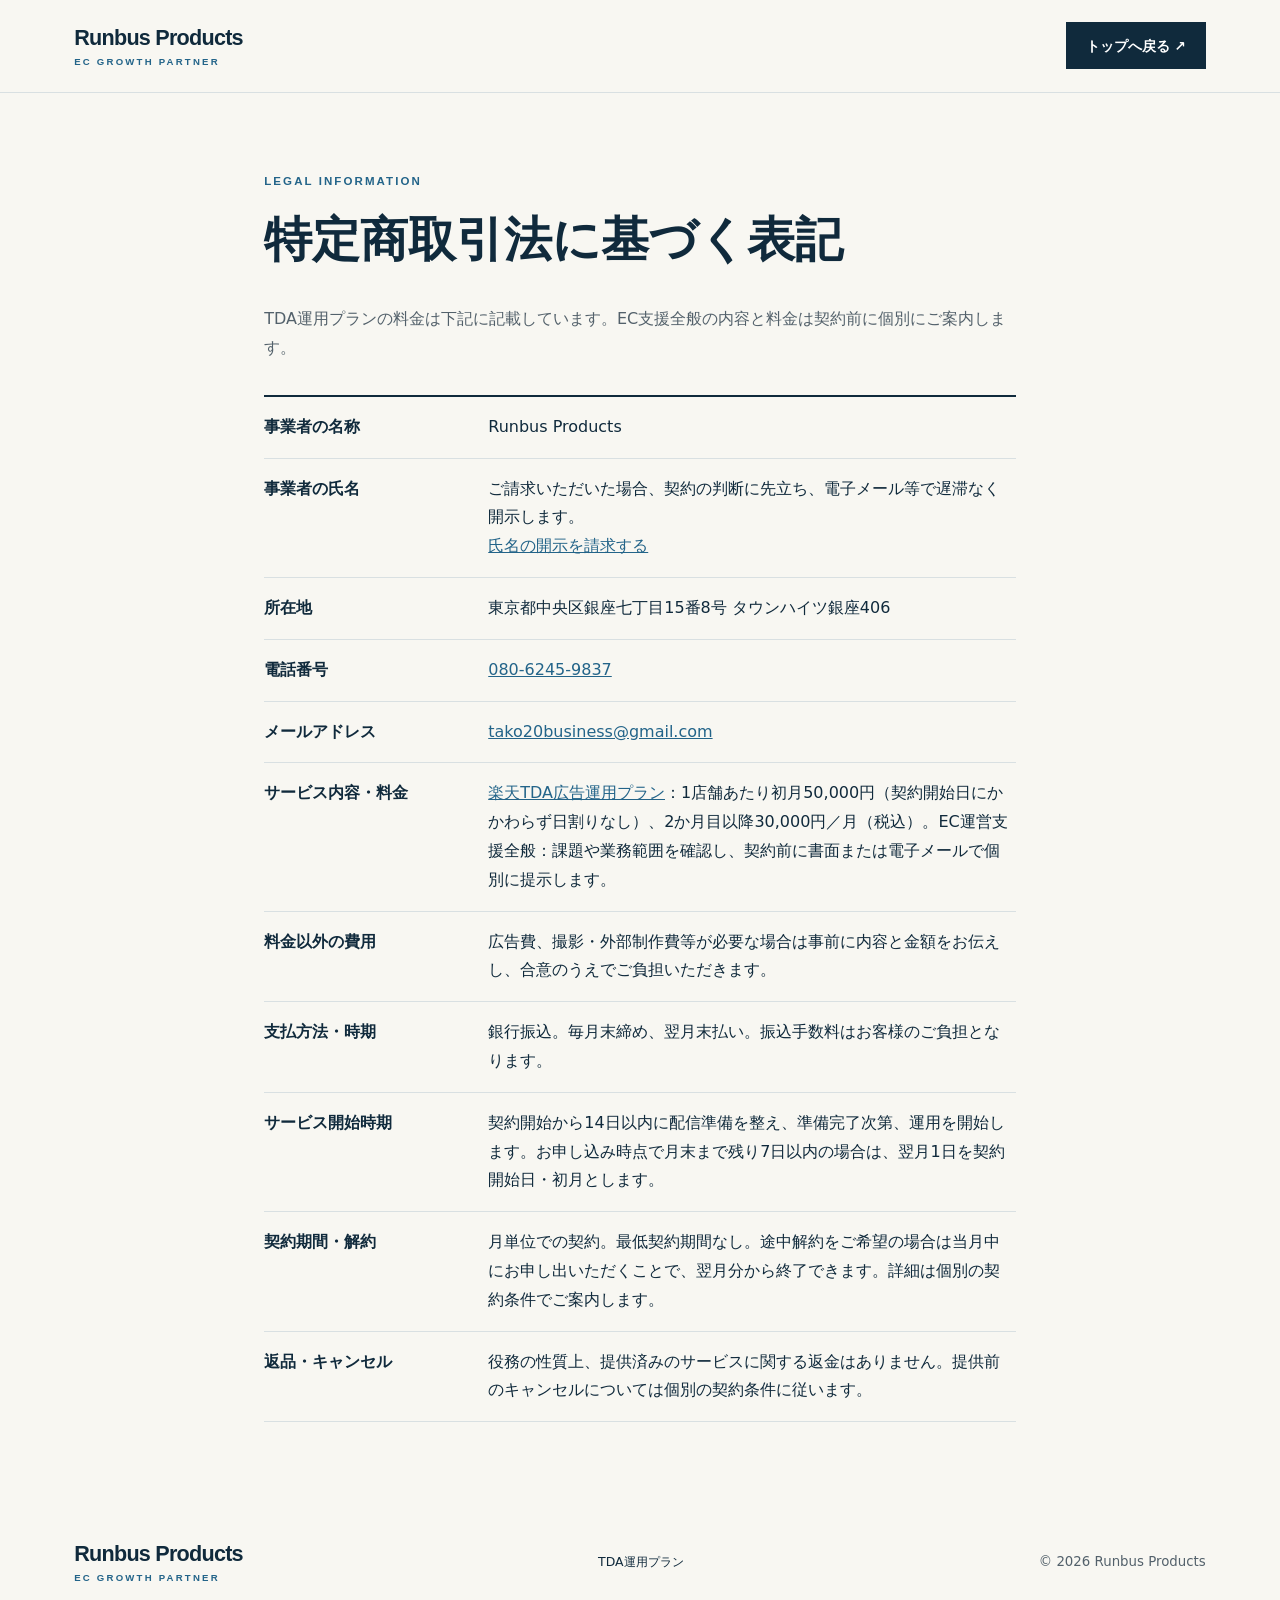
==== commit 4b463f5d: "Add files via upload" ====
--- a/legal.html
+++ b/legal.html
@@ -1,2 +1,16 @@
-<!DOCTYPE html><html lang="ja"><head><meta charSet="utf-8"/><meta name="viewport" content="width=device-width, initial-scale=1"/><link rel="stylesheet" href="styles.css"><title>特定商取引法に基づく表記｜Runbus Products</title><meta name="description" content="楽天市場の店長・チームリーダー経験を持つRunbus Products代表が、ECの課題整理から広告・販促・売場改善まで直接支援。TDAと店舗売上前年比の実績を掲載。"/><meta property="og:title" content="Runbus Products｜EC運営を、代表が直接支援"/><meta property="og:description" content="相談から実行まで、担当者を替えずに直接支援します。"/><meta property="og:type" content="website"/><meta name="twitter:card" content="summary"/><meta name="twitter:title" content="Runbus Products｜EC運営を、代表が直接支援"/><meta name="twitter:description" content="相談から実行まで、担当者を替えずに直接支援します。"/><link rel="icon" href="favicon.svg"/><meta name="theme-color" content="#102a3c"/>
-</head><body><main><header class="siteHeader"><a class="brand" href="index.html"><strong>Runbus Products</strong><span>EC GROWTH PARTNER</span></a><a class="headerCta" href="index.html">トップへ戻る ↗</a></header><section class="legalPage"><p class="sectionEyebrow">LEGAL INFORMATION</p><h1>特定商取引法に基づく表記</h1><p class="legalIntro">サービス内容や料金は、相談内容に応じて契約前に個別にご案内します。</p><dl><div><dt>事業者の名称</dt><dd>Runbus Products</dd></div><div><dt>事業者の氏名</dt><dd>ご請求いただいた場合、契約の判断に先立ち、電子メール等で遅滞なく開示します。<br/><a href="mailto:tako20business@gmail.com?subject=%E4%BA%8B%E6%A5%AD%E8%80%85%E6%B0%8F%E5%90%8D%E3%81%AE%E9%96%8B%E7%A4%BA%E8%AB%8B%E6%B1%82">氏名の開示を請求する</a></dd></div><div><dt>所在地</dt><dd>東京都中央区銀座七丁目15番8号 タウンハイツ銀座406</dd></div><div><dt>電話番号</dt><dd><a href="tel:08062459837">080-6245-9837</a></dd></div><div><dt>メールアドレス</dt><dd><a href="mailto:tako20business@gmail.com">tako20business@gmail.com</a></dd></div><div><dt>サービス内容・料金</dt><dd>EC運営支援。支援内容と料金は、課題や業務範囲を確認した上で契約前に書面または電子メールで個別に提示します。</dd></div><div><dt>料金以外の費用</dt><dd>広告費、制作費等が必要となる場合は、事前に内容と金額をお伝えし、合意のうえでご負担いただきます。</dd></div><div><dt>支払方法・時期</dt><dd>銀行振込。毎月末締め、翌月末払い。振込手数料はお客様のご負担となります。</dd></div><div><dt>サービス開始時期</dt><dd>ご希望に応じ、契約時に決定します。月途中の契約は日割りで計算します。</dd></div><div><dt>契約期間・解約</dt><dd>月単位での契約。途中解約をご希望の場合は当月中にお申し出いただくことで、翌月分から終了できます。詳細は個別の契約条件でご案内します。</dd></div><div><dt>返品・キャンセル</dt><dd>役務の性質上、提供済みのサービスに関する返金はありません。提供前のキャンセルについては個別の契約条件に従います。</dd></div></dl></section><footer><a class="brand" href="index.html"><strong>Runbus Products</strong><span>EC GROWTH PARTNER</span></a><a href="index.html">トップへ戻る</a><small>© 2026 Runbus Products</small></footer></main></body></html>+<!doctype html>
+<html lang="ja"><head><meta charset="utf-8"><meta name="viewport" content="width=device-width,initial-scale=1"><title>特定商取引法に基づく表記｜Runbus Products</title><style>:root{--navy:#102a3c;--deep:#0b1e2c;--blue:#236489;--lime:#d2ec73;--paper:#f8f7f2;--white:#fff;--muted:#53616b;--line:#d9e0e2;--gutter:clamp(1.25rem,5.8vw,6rem)}
+*{box-sizing:border-box}html{scroll-behavior:smooth;scroll-padding-top:5rem}body{margin:0;background:var(--paper);color:var(--navy);font-family:"Hiragino Kaku Gothic ProN","Yu Gothic",Meiryo,system-ui,sans-serif;line-height:1.8;-webkit-font-smoothing:antialiased}main{overflow:hidden}a{color:inherit;text-decoration:none}a:focus-visible{outline:3px solid #8bc6e6;outline-offset:4px}p,h1,h2,h3{margin:0}button{font:inherit}::selection{background:var(--lime);color:var(--deep)}
+.siteHeader{height:5.8rem;padding:0 var(--gutter);display:flex;align-items:center;justify-content:space-between;gap:2rem;background:var(--paper);border-bottom:1px solid var(--line)}.brand{display:flex;flex-direction:column;line-height:1.15;flex-shrink:0}.brand strong{font:800 1.35rem/1.1 Arial,sans-serif;letter-spacing:-.035em}.brand span{font:700 .6rem/1 Arial,sans-serif;letter-spacing:.23em;color:var(--blue);margin-top:.45rem}.siteHeader nav{display:flex;gap:2.2rem;font-size:.85rem;font-weight:700}.siteHeader nav a:hover,footer a:hover{color:var(--blue)}.headerCta{background:var(--navy);color:#fff;padding:.7rem 1.25rem;font-weight:700;font-size:.85rem;white-space:nowrap}.headerCta span{margin-left:1rem}.headerCta:hover{background:var(--blue)}
+.hero{display:grid;grid-template-columns:1.08fr .92fr;min-height:650px;max-width:1760px;margin:auto}.heroCopy{padding:clamp(4rem,8vw,8rem) clamp(2rem,5.8vw,6rem);display:flex;flex-direction:column;justify-content:center}.eyebrow,.sectionEyebrow{font:800 .72rem/1.5 Arial,sans-serif;letter-spacing:.18em;color:var(--blue)}.eyebrow span{display:inline-block;width:1.3rem;border-top:2px solid var(--blue);vertical-align:middle;margin-right:.6rem}.hero h1{font-size:clamp(2.6rem,4.1vw,5.2rem);line-height:1.33;letter-spacing:-.055em;margin:1.8rem 0 1.7rem;font-weight:800}.hero h1 em{font-style:normal;background:linear-gradient(transparent 70%,var(--lime) 70%)}.heroLead{max-width:41rem;font-size:1.05rem;color:#465862}.heroActions{display:flex;align-items:center;gap:2rem;margin-top:2.5rem}.button{display:inline-flex;align-items:center;justify-content:space-between;gap:2.5rem;padding:1rem 1.35rem;font-weight:700}.button.primary{background:var(--navy);color:#fff}.button:hover{background:var(--blue)}.textLink{font-weight:700;border-bottom:1px solid var(--navy);padding:.6rem 0}.textLink span{margin-left:.6rem}.heroFoot{font-size:.78rem;color:var(--muted);margin-top:1.3rem}.heroPanel{position:relative;display:flex;flex-direction:column;justify-content:space-between;background:var(--navy);color:#fff;padding:clamp(2rem,4vw,4rem);overflow:hidden}.heroPanel:before{content:"";position:absolute;width:47vw;height:47vw;border-radius:50%;border:1px solid rgba(210,236,115,.22);right:-20vw;top:-19vw;box-shadow:0 0 0 7vw rgba(210,236,115,.035),0 0 0 14vw rgba(210,236,115,.025)}.heroPanel>p{position:relative;font:800 .8rem/1.4 Arial,sans-serif;letter-spacing:.22em;color:var(--lime)}.heroStatement{position:relative;display:grid;grid-template-columns:8rem 1fr;align-items:center;gap:.3rem 1rem;padding:3rem 0}.heroStatement span{font-size:.75rem;color:#9fb7c3}.heroStatement strong{font-size:clamp(2.6rem,4.3vw,5.4rem);line-height:1.45;letter-spacing:-.05em}.heroPanelBottom{display:flex;justify-content:space-between;align-items:end;position:relative;border-top:1px solid #426070;padding-top:1.5rem;color:#c9d7de}.heroPanelBottom>span:first-child{font-size:.95rem}.heroMark{font:900 3.5rem/1 Arial,sans-serif;color:var(--lime)}.heroMark span{font-size:1rem;margin-left:.1rem}.proofStrip{display:flex;align-items:center;justify-content:center;flex-wrap:wrap;gap:.8rem 3rem;padding:1.2rem var(--gutter);background:var(--lime);font-size:.81rem;font-weight:800}.proofStrip span:before{content:"●";margin-right:.55rem;font-size:.55rem}
+.section{padding:clamp(5rem,9vw,9rem) var(--gutter);display:grid;grid-template-columns:minmax(8rem,.25fr) minmax(0,1fr);gap:2rem;max-width:1600px;margin:auto}.sectionLabel{font:800 .8rem/1.3 Arial,sans-serif;letter-spacing:.12em;color:var(--blue);padding-top:.5rem}.sectionLabel span{display:block;margin-top:.5rem;font-size:.65rem}.sectionLabel.light{color:var(--lime)}.sectionEyebrow{margin-bottom:1rem}.section h2,.contact h2{font-size:clamp(2rem,3.4vw,4rem);line-height:1.45;letter-spacing:-.045em;font-weight:800}.intro>div:last-child>p:not(.sectionEyebrow){color:var(--muted);max-width:50rem;margin-top:2rem}.approachSteps{display:grid;grid-template-columns:repeat(3,1fr);gap:1.5rem;margin-top:3rem;border-top:2px solid var(--navy);padding-top:1.7rem}.approachSteps div{display:flex;flex-direction:column;gap:.4rem}.approachSteps b{color:var(--blue);font:800 .75rem Arial,sans-serif}.approachSteps strong{font-size:1.1rem}.approachSteps span{color:var(--muted);font-size:.8rem}
+.results{max-width:none;background:var(--deep);color:#fff}.resultsBody{max-width:1150px}.results .sectionEyebrow{color:var(--lime)}.resultsIntro{max-width:46rem;color:#bfd0d8;margin-top:1.4rem}.caseCard{background:#153247;border:1px solid #365367;margin-top:3.5rem;padding:clamp(1.4rem,3.2vw,3rem)}.caseCard.second{margin-top:2rem}.caseHeader{display:grid;grid-template-columns:minmax(0,1.3fr) minmax(15rem,.7fr);gap:2rem;align-items:end;border-bottom:1px solid #3d5a6c;padding-bottom:2rem}.caseNumber{color:var(--lime);font:800 .7rem Arial,sans-serif;letter-spacing:.17em}.caseHeader h3{font-size:clamp(1.5rem,2.2vw,2.5rem);line-height:1.5;margin:.65rem 0;font-weight:800}.caseHeader p{color:#bed0d9;max-width:40rem}.caseHighlight{display:flex;flex-direction:column}.caseHighlight small{color:#bfd0d8}.caseHighlight strong{font:800 clamp(3rem,5vw,5.5rem)/1.25 Arial,sans-serif;color:var(--lime);letter-spacing:-.07em;white-space:nowrap}.caseHighlight strong span{font-size:1.1rem;letter-spacing:0;margin-left:.35rem}.caseHighlight>span{font-size:.72rem;color:#bfd0d8}.chartTitle{display:flex;justify-content:space-between;gap:1rem;align-items:baseline;margin:2rem 0 1rem}.chartTitle b{font-size:.95rem}.chartTitle span{font-size:.75rem;color:#b8cbd5}.chartScroll{overflow-x:auto;scrollbar-color:#7891a2 var(--deep)}.tdaChart{height:290px;min-width:550px;position:relative;display:flex;padding:1.8rem 0 1.8rem 2rem}.chartGrid{position:absolute;inset:1.8rem 0 2.7rem 2rem;display:flex;flex-direction:column;justify-content:space-between;color:#879eac;font-size:.7rem;background:repeating-linear-gradient(to bottom,transparent 0,transparent calc(33.333% - 1px),#456172 calc(33.333% - 1px),#456172 33.333%)}.chartGrid span{position:relative;left:-2rem;transform:translateY(-50%)}.tdaBars{position:relative;z-index:1;display:grid;grid-template-columns:repeat(6,1fr);gap:clamp(.5rem,2vw,2rem);width:100%;align-items:end}.tdaColumn{height:100%;display:flex;flex-direction:column;justify-content:end;text-align:center;min-width:0}.tdaColumn strong{font:800 1rem Arial,sans-serif;color:#fff;white-space:nowrap;margin-bottom:.35rem}.tdaColumn strong small{font-size:.58rem;font-weight:500}.tdaBar{background:linear-gradient(#d2ec73,#99c351);min-height:5px;flex:none}.tdaColumn>span{font-size:.75rem;padding-top:.4rem}.caseFoot{margin-top:1rem}.caseFoot p,.chartNote{font-size:.78rem;color:#bed0d9}.metricTableWrap{overflow-x:auto;margin:1rem 0}.metricTableWrap table{border-collapse:collapse;width:100%;min-width:680px;font-size:.72rem;white-space:nowrap}.metricTableWrap caption{text-align:left;font-weight:800;padding:.6rem 0}.metricTableWrap th,.metricTableWrap td{border-bottom:1px solid #446074;padding:.45rem .5rem;text-align:right}.metricTableWrap th:first-child{text-align:left}.caseCard small{display:block;color:#a8bdc9;font-size:.72rem;line-height:1.7}.storeChart{min-width:840px}.storePlot{position:relative;height:270px;margin:0 1rem 0 3.5rem;border-bottom:1px solid #526b7b}.storeGrid{position:absolute;inset:0 0 1.6rem 0;color:#9db2bf;font-size:.7rem;display:flex;flex-direction:column;justify-content:space-between;background:linear-gradient(to bottom,transparent 0,transparent calc(50% - 1px),#627a89 calc(50% - 1px),#627a89 50%,transparent 50%)}.storeGrid span{position:relative;left:-3.5rem;transform:translateY(-50%)}.salesBars{position:absolute;inset:0;display:grid;grid-template-columns:repeat(10,1fr);gap:1.1rem;align-items:end}.salesColumn{height:100%;display:flex;flex-direction:column;justify-content:end;text-align:center}.salesBar{background:#376d8a;opacity:.85;min-height:5px}.salesColumn span{font-size:.72rem;padding-top:.25rem}.yoyLine{position:absolute;inset:0;width:100%;height:calc(100% - 1.6rem);overflow:visible;pointer-events:none}.storeValues{display:grid;grid-template-columns:repeat(10,1fr);gap:.4rem;margin:1rem 1rem 1.5rem 3.5rem;text-align:center}.storeValues div{display:flex;flex-direction:column}.storeValues span{font-size:.7rem;color:#b9cbd5}.storeValues strong{font:800 .72rem Arial,sans-serif}.storeValues .positive{color:var(--lime)}.storeValues .negative{color:#fac4b4}.chartNote{margin:0 0 1rem}
+.experienceLead{max-width:52rem;color:var(--muted);margin:1.8rem 0 2.5rem}.experienceGrid{display:grid;grid-template-columns:1fr 1fr;gap:1rem}.experienceGrid>div{padding:2rem;background:#ecf0ec;border-top:3px solid var(--navy)}.experienceGrid span{display:block;color:var(--blue);font:800 .65rem Arial,sans-serif;letter-spacing:.17em}.experienceGrid strong{display:block;margin:1.3rem 0 .6rem;font-size:1.35rem}.experienceGrid p{color:var(--muted);font-size:.9rem}.experienceNote{font-size:.75rem;color:var(--muted);margin-top:1rem}.challenges{background:#eaf0ec;max-width:none}.challengeList{border-top:2px solid var(--navy);margin:2.5rem 0}.challengeList article{display:grid;grid-template-columns:3rem 1fr 1.5rem;gap:1rem;padding:1.5rem 0;border-bottom:1px solid #bdccc8}.challengeList article>span{color:var(--blue);font:800 .8rem Arial,sans-serif}.challengeList h3{font-size:1.15rem}.challengeList p{color:var(--muted);font-size:.88rem;margin-top:.3rem}.challengeList b{font-weight:400}.scopeText{color:var(--muted);max-width:54rem}
+.contact{padding:clamp(4rem,8vw,8rem) var(--gutter);background:var(--blue);color:#fff;display:grid;grid-template-columns:1.2fr .8fr;gap:4rem}.contact .sectionEyebrow{color:var(--lime)}.contact h2{margin-bottom:1.5rem}.contact p:not(.sectionEyebrow){max-width:38rem;color:#dfebf1}.contactActions{display:flex;flex-direction:column;justify-content:center;gap:.8rem}.contactActions a{display:flex;justify-content:space-between;background:#fff;color:var(--navy);padding:1rem 1.2rem;font-weight:800}.contactActions a:first-child{background:var(--lime)}.contactActions a:hover{filter:brightness(.92)}.contactActions small{color:#d3e6ef;line-height:1.7}footer{display:flex;align-items:center;justify-content:space-between;flex-wrap:wrap;gap:1.5rem;padding:2.5rem var(--gutter);background:var(--paper)}footer>div{display:flex;gap:1.5rem;font-size:.78rem}footer small{color:var(--muted)}
+.legalPage{max-width:900px;margin:auto;padding:5rem var(--gutter)}.legalPage h1{font-size:clamp(2rem,4vw,3rem);line-height:1.4;margin-bottom:2rem}.legalPage dl{margin:0;border-top:2px solid var(--navy)}.legalPage dl div{display:grid;grid-template-columns:12rem 1fr;gap:2rem;padding:1rem 0;border-bottom:1px solid var(--line)}.legalPage dt{font-weight:800}.legalPage dd{margin:0}.legalPage a{color:var(--blue);text-decoration:underline}.legalIntro{margin-bottom:2rem;color:var(--muted)}
+@media(max-width:1050px){.siteHeader nav{display:none}.hero{grid-template-columns:1fr 1fr}.hero h1{font-size:clamp(2.2rem,4vw,3.5rem)}.section{grid-template-columns:8rem 1fr}.caseHeader{grid-template-columns:1fr}.caseHighlight{border-top:1px solid #456272;padding-top:1rem}}
+@media(max-width:760px){.hero{grid-template-columns:1fr}.heroCopy{padding:4.5rem var(--gutter)}.heroPanel{min-height:460px}.heroStatement{grid-template-columns:7rem 1fr;padding:2rem 0}.proofStrip{justify-content:flex-start;gap:.3rem 1rem}.proofStrip span{width:calc(50% - .5rem);font-size:.7rem}.section{display:block}.sectionLabel{margin-bottom:2.5rem}.sectionLabel span{display:inline;margin-left:.7rem}.approachSteps{grid-template-columns:1fr;gap:1.5rem}.experienceGrid,.contact{grid-template-columns:1fr}.contact{gap:2rem}.contactActions{max-width:34rem}}
+@media(max-width:520px){.siteHeader{height:4.8rem}.brand strong{font-size:1.05rem}.brand span{font-size:.52rem}.headerCta{padding:.55rem .7rem;font-size:.75rem}.headerCta span{margin-left:.3rem}.hero h1{font-size:clamp(2.1rem,8.3vw,3rem)}.heroLead{font-size:.94rem}.heroActions{gap:1.2rem;flex-wrap:wrap}.heroPanel{min-height:390px}.heroStatement strong{font-size:2.6rem}.proofStrip span{width:100%}.section{padding-top:4.7rem;padding-bottom:4.7rem}.section h2,.contact h2{font-size:1.9rem}.caseCard{padding:1.25rem;margin-inline:-.35rem}.chartTitle{flex-direction:column;gap:.2rem}.caseHighlight strong{font-size:3.4rem}.experienceGrid>div{padding:1.4rem}.challengeList article{grid-template-columns:2rem 1fr 1rem;gap:.5rem}.legalPage{padding-block:3rem}.legalPage dl div{grid-template-columns:1fr;gap:.3rem}footer{align-items:flex-start;flex-direction:column}}
+@media(prefers-reduced-motion:reduce){html{scroll-behavior:auto}}
+.tdaEntry{background:#eaf3dd;display:flex;align-items:center;justify-content:space-between;gap:3rem;padding:clamp(3rem,6vw,5rem) var(--gutter)}.tdaEntry>div{max-width:760px}.tdaEntryKicker{font:800 .7rem Arial,sans-serif;letter-spacing:.14em;color:#537b29}.tdaEntry h2{font-size:clamp(2rem,3.4vw,3.2rem);line-height:1.35;margin:1rem 0}.tdaEntry p{color:#455960}.tdaEntry>a{background:var(--navy);color:#fff;white-space:nowrap;padding:1rem 1.3rem;font-weight:800}.tdaEntry>a span{margin-left:1.5rem}.tdaEntry>a:hover{background:var(--blue)}@media(max-width:760px){.tdaEntry{align-items:flex-start;flex-direction:column;gap:1.5rem}.tdaEntry>a{white-space:normal}}
+</style></head><body><main><header class="siteHeader"><a class="brand" href="index.html"><strong>Runbus Products</strong><span>EC GROWTH PARTNER</span></a><a class="headerCta" href="index.html">トップへ戻る ↗</a></header><section class="legalPage"><p class="sectionEyebrow">LEGAL INFORMATION</p><h1>特定商取引法に基づく表記</h1><p class="legalIntro">TDA運用プランの料金は下記に記載しています。EC支援全般の内容と料金は契約前に個別にご案内します。</p><dl><div><dt>事業者の名称</dt><dd>Runbus Products</dd></div><div><dt>事業者の氏名</dt><dd>ご請求いただいた場合、契約の判断に先立ち、電子メール等で遅滞なく開示します。<br/><a href="mailto:tako20business@gmail.com?subject=%E4%BA%8B%E6%A5%AD%E8%80%85%E6%B0%8F%E5%90%8D%E3%81%AE%E9%96%8B%E7%A4%BA%E8%AB%8B%E6%B1%82">氏名の開示を請求する</a></dd></div><div><dt>所在地</dt><dd>東京都中央区銀座七丁目15番8号 タウンハイツ銀座406</dd></div><div><dt>電話番号</dt><dd><a href="tel:08062459837">080-6245-9837</a></dd></div><div><dt>メールアドレス</dt><dd><a href="mailto:tako20business@gmail.com">tako20business@gmail.com</a></dd></div><div><dt>サービス内容・料金</dt><dd><a href="index.html">楽天TDA広告運用プラン</a>：1店舗あたり初月50,000円（契約開始日にかかわらず日割りなし）、2か月目以降30,000円／月（税込）。EC運営支援全般：課題や業務範囲を確認し、契約前に書面または電子メールで個別に提示します。</dd></div><div><dt>料金以外の費用</dt><dd>広告費、撮影・外部制作費等が必要な場合は事前に内容と金額をお伝えし、合意のうえでご負担いただきます。</dd></div><div><dt>支払方法・時期</dt><dd>銀行振込。毎月末締め、翌月末払い。振込手数料はお客様のご負担となります。</dd></div><div><dt>サービス開始時期</dt><dd>契約開始から14日以内に配信準備を整え、準備完了次第、運用を開始します。お申し込み時点で月末まで残り7日以内の場合は、翌月1日を契約開始日・初月とします。</dd></div><div><dt>契約期間・解約</dt><dd>月単位での契約。最低契約期間なし。途中解約をご希望の場合は当月中にお申し出いただくことで、翌月分から終了できます。詳細は個別の契約条件でご案内します。</dd></div><div><dt>返品・キャンセル</dt><dd>役務の性質上、提供済みのサービスに関する返金はありません。提供前のキャンセルについては個別の契約条件に従います。</dd></div></dl></section><footer><a class="brand" href="index.html"><strong>Runbus Products</strong><span>EC GROWTH PARTNER</span></a><div><a href="index.html">TDA運用プラン</a></div><small>© 2026 Runbus Products</small></footer></main></body></html>
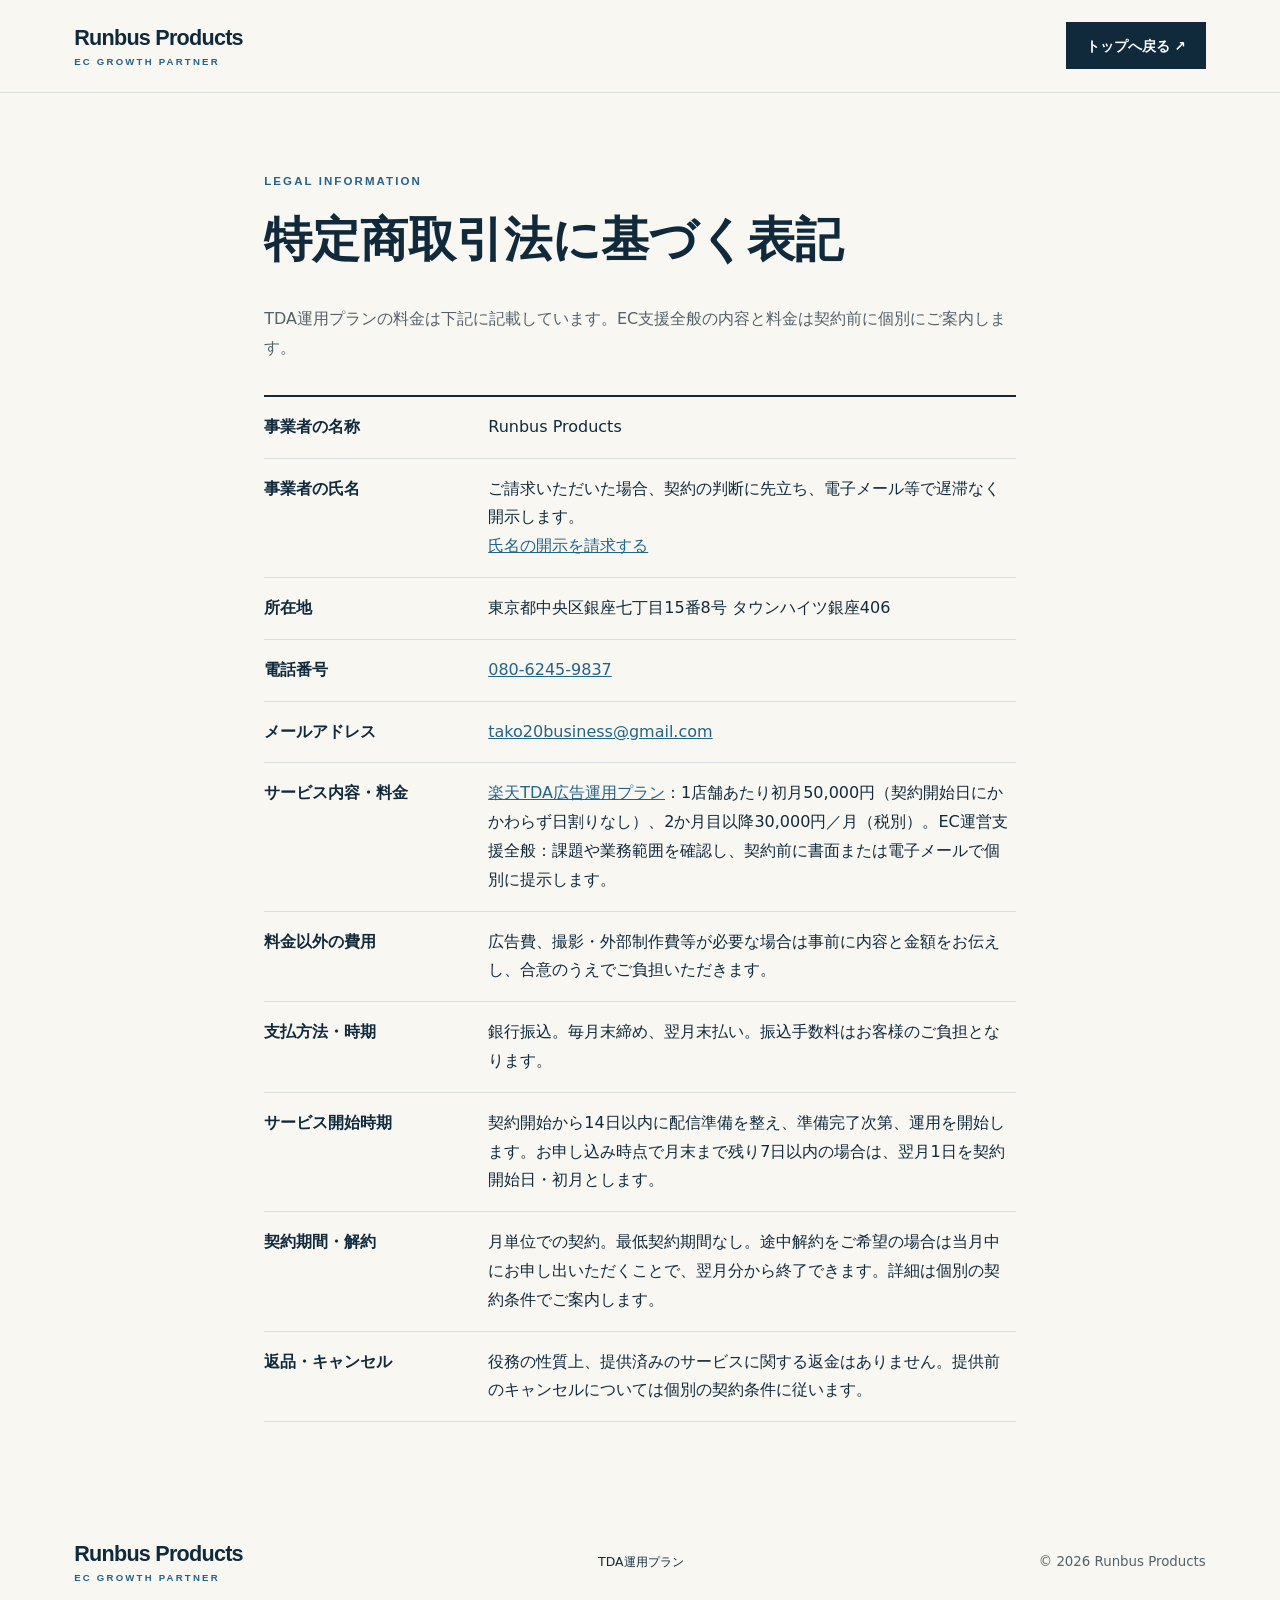
==== commit 8503892c: "Add files via upload" ====
--- a/legal.html
+++ b/legal.html
@@ -13,4 +13,4 @@
 @media(max-width:520px){.siteHeader{height:4.8rem}.brand strong{font-size:1.05rem}.brand span{font-size:.52rem}.headerCta{padding:.55rem .7rem;font-size:.75rem}.headerCta span{margin-left:.3rem}.hero h1{font-size:clamp(2.1rem,8.3vw,3rem)}.heroLead{font-size:.94rem}.heroActions{gap:1.2rem;flex-wrap:wrap}.heroPanel{min-height:390px}.heroStatement strong{font-size:2.6rem}.proofStrip span{width:100%}.section{padding-top:4.7rem;padding-bottom:4.7rem}.section h2,.contact h2{font-size:1.9rem}.caseCard{padding:1.25rem;margin-inline:-.35rem}.chartTitle{flex-direction:column;gap:.2rem}.caseHighlight strong{font-size:3.4rem}.experienceGrid>div{padding:1.4rem}.challengeList article{grid-template-columns:2rem 1fr 1rem;gap:.5rem}.legalPage{padding-block:3rem}.legalPage dl div{grid-template-columns:1fr;gap:.3rem}footer{align-items:flex-start;flex-direction:column}}
 @media(prefers-reduced-motion:reduce){html{scroll-behavior:auto}}
 .tdaEntry{background:#eaf3dd;display:flex;align-items:center;justify-content:space-between;gap:3rem;padding:clamp(3rem,6vw,5rem) var(--gutter)}.tdaEntry>div{max-width:760px}.tdaEntryKicker{font:800 .7rem Arial,sans-serif;letter-spacing:.14em;color:#537b29}.tdaEntry h2{font-size:clamp(2rem,3.4vw,3.2rem);line-height:1.35;margin:1rem 0}.tdaEntry p{color:#455960}.tdaEntry>a{background:var(--navy);color:#fff;white-space:nowrap;padding:1rem 1.3rem;font-weight:800}.tdaEntry>a span{margin-left:1.5rem}.tdaEntry>a:hover{background:var(--blue)}@media(max-width:760px){.tdaEntry{align-items:flex-start;flex-direction:column;gap:1.5rem}.tdaEntry>a{white-space:normal}}
-</style></head><body><main><header class="siteHeader"><a class="brand" href="index.html"><strong>Runbus Products</strong><span>EC GROWTH PARTNER</span></a><a class="headerCta" href="index.html">トップへ戻る ↗</a></header><section class="legalPage"><p class="sectionEyebrow">LEGAL INFORMATION</p><h1>特定商取引法に基づく表記</h1><p class="legalIntro">TDA運用プランの料金は下記に記載しています。EC支援全般の内容と料金は契約前に個別にご案内します。</p><dl><div><dt>事業者の名称</dt><dd>Runbus Products</dd></div><div><dt>事業者の氏名</dt><dd>ご請求いただいた場合、契約の判断に先立ち、電子メール等で遅滞なく開示します。<br/><a href="mailto:tako20business@gmail.com?subject=%E4%BA%8B%E6%A5%AD%E8%80%85%E6%B0%8F%E5%90%8D%E3%81%AE%E9%96%8B%E7%A4%BA%E8%AB%8B%E6%B1%82">氏名の開示を請求する</a></dd></div><div><dt>所在地</dt><dd>東京都中央区銀座七丁目15番8号 タウンハイツ銀座406</dd></div><div><dt>電話番号</dt><dd><a href="tel:08062459837">080-6245-9837</a></dd></div><div><dt>メールアドレス</dt><dd><a href="mailto:tako20business@gmail.com">tako20business@gmail.com</a></dd></div><div><dt>サービス内容・料金</dt><dd><a href="index.html">楽天TDA広告運用プラン</a>：1店舗あたり初月50,000円（契約開始日にかかわらず日割りなし）、2か月目以降30,000円／月（税込）。EC運営支援全般：課題や業務範囲を確認し、契約前に書面または電子メールで個別に提示します。</dd></div><div><dt>料金以外の費用</dt><dd>広告費、撮影・外部制作費等が必要な場合は事前に内容と金額をお伝えし、合意のうえでご負担いただきます。</dd></div><div><dt>支払方法・時期</dt><dd>銀行振込。毎月末締め、翌月末払い。振込手数料はお客様のご負担となります。</dd></div><div><dt>サービス開始時期</dt><dd>契約開始から14日以内に配信準備を整え、準備完了次第、運用を開始します。お申し込み時点で月末まで残り7日以内の場合は、翌月1日を契約開始日・初月とします。</dd></div><div><dt>契約期間・解約</dt><dd>月単位での契約。最低契約期間なし。途中解約をご希望の場合は当月中にお申し出いただくことで、翌月分から終了できます。詳細は個別の契約条件でご案内します。</dd></div><div><dt>返品・キャンセル</dt><dd>役務の性質上、提供済みのサービスに関する返金はありません。提供前のキャンセルについては個別の契約条件に従います。</dd></div></dl></section><footer><a class="brand" href="index.html"><strong>Runbus Products</strong><span>EC GROWTH PARTNER</span></a><div><a href="index.html">TDA運用プラン</a></div><small>© 2026 Runbus Products</small></footer></main></body></html>+</style></head><body><main><header class="siteHeader"><a class="brand" href="index.html"><strong>Runbus Products</strong><span>EC GROWTH PARTNER</span></a><a class="headerCta" href="index.html">トップへ戻る ↗</a></header><section class="legalPage"><p class="sectionEyebrow">LEGAL INFORMATION</p><h1>特定商取引法に基づく表記</h1><p class="legalIntro">TDA運用プランの料金は下記に記載しています。EC支援全般の内容と料金は契約前に個別にご案内します。</p><dl><div><dt>事業者の名称</dt><dd>Runbus Products</dd></div><div><dt>事業者の氏名</dt><dd>ご請求いただいた場合、契約の判断に先立ち、電子メール等で遅滞なく開示します。<br/><a href="mailto:tako20business@gmail.com?subject=%E4%BA%8B%E6%A5%AD%E8%80%85%E6%B0%8F%E5%90%8D%E3%81%AE%E9%96%8B%E7%A4%BA%E8%AB%8B%E6%B1%82">氏名の開示を請求する</a></dd></div><div><dt>所在地</dt><dd>東京都中央区銀座七丁目15番8号 タウンハイツ銀座406</dd></div><div><dt>電話番号</dt><dd><a href="tel:08062459837">080-6245-9837</a></dd></div><div><dt>メールアドレス</dt><dd><a href="mailto:tako20business@gmail.com">tako20business@gmail.com</a></dd></div><div><dt>サービス内容・料金</dt><dd><a href="index.html">楽天TDA広告運用プラン</a>：1店舗あたり初月50,000円（契約開始日にかかわらず日割りなし）、2か月目以降30,000円／月（税別）。EC運営支援全般：課題や業務範囲を確認し、契約前に書面または電子メールで個別に提示します。</dd></div><div><dt>料金以外の費用</dt><dd>広告費、撮影・外部制作費等が必要な場合は事前に内容と金額をお伝えし、合意のうえでご負担いただきます。</dd></div><div><dt>支払方法・時期</dt><dd>銀行振込。毎月末締め、翌月末払い。振込手数料はお客様のご負担となります。</dd></div><div><dt>サービス開始時期</dt><dd>契約開始から14日以内に配信準備を整え、準備完了次第、運用を開始します。お申し込み時点で月末まで残り7日以内の場合は、翌月1日を契約開始日・初月とします。</dd></div><div><dt>契約期間・解約</dt><dd>月単位での契約。最低契約期間なし。途中解約をご希望の場合は当月中にお申し出いただくことで、翌月分から終了できます。詳細は個別の契約条件でご案内します。</dd></div><div><dt>返品・キャンセル</dt><dd>役務の性質上、提供済みのサービスに関する返金はありません。提供前のキャンセルについては個別の契約条件に従います。</dd></div></dl></section><footer><a class="brand" href="index.html"><strong>Runbus Products</strong><span>EC GROWTH PARTNER</span></a><div><a href="index.html">TDA運用プラン</a></div><small>© 2026 Runbus Products</small></footer></main></body></html>
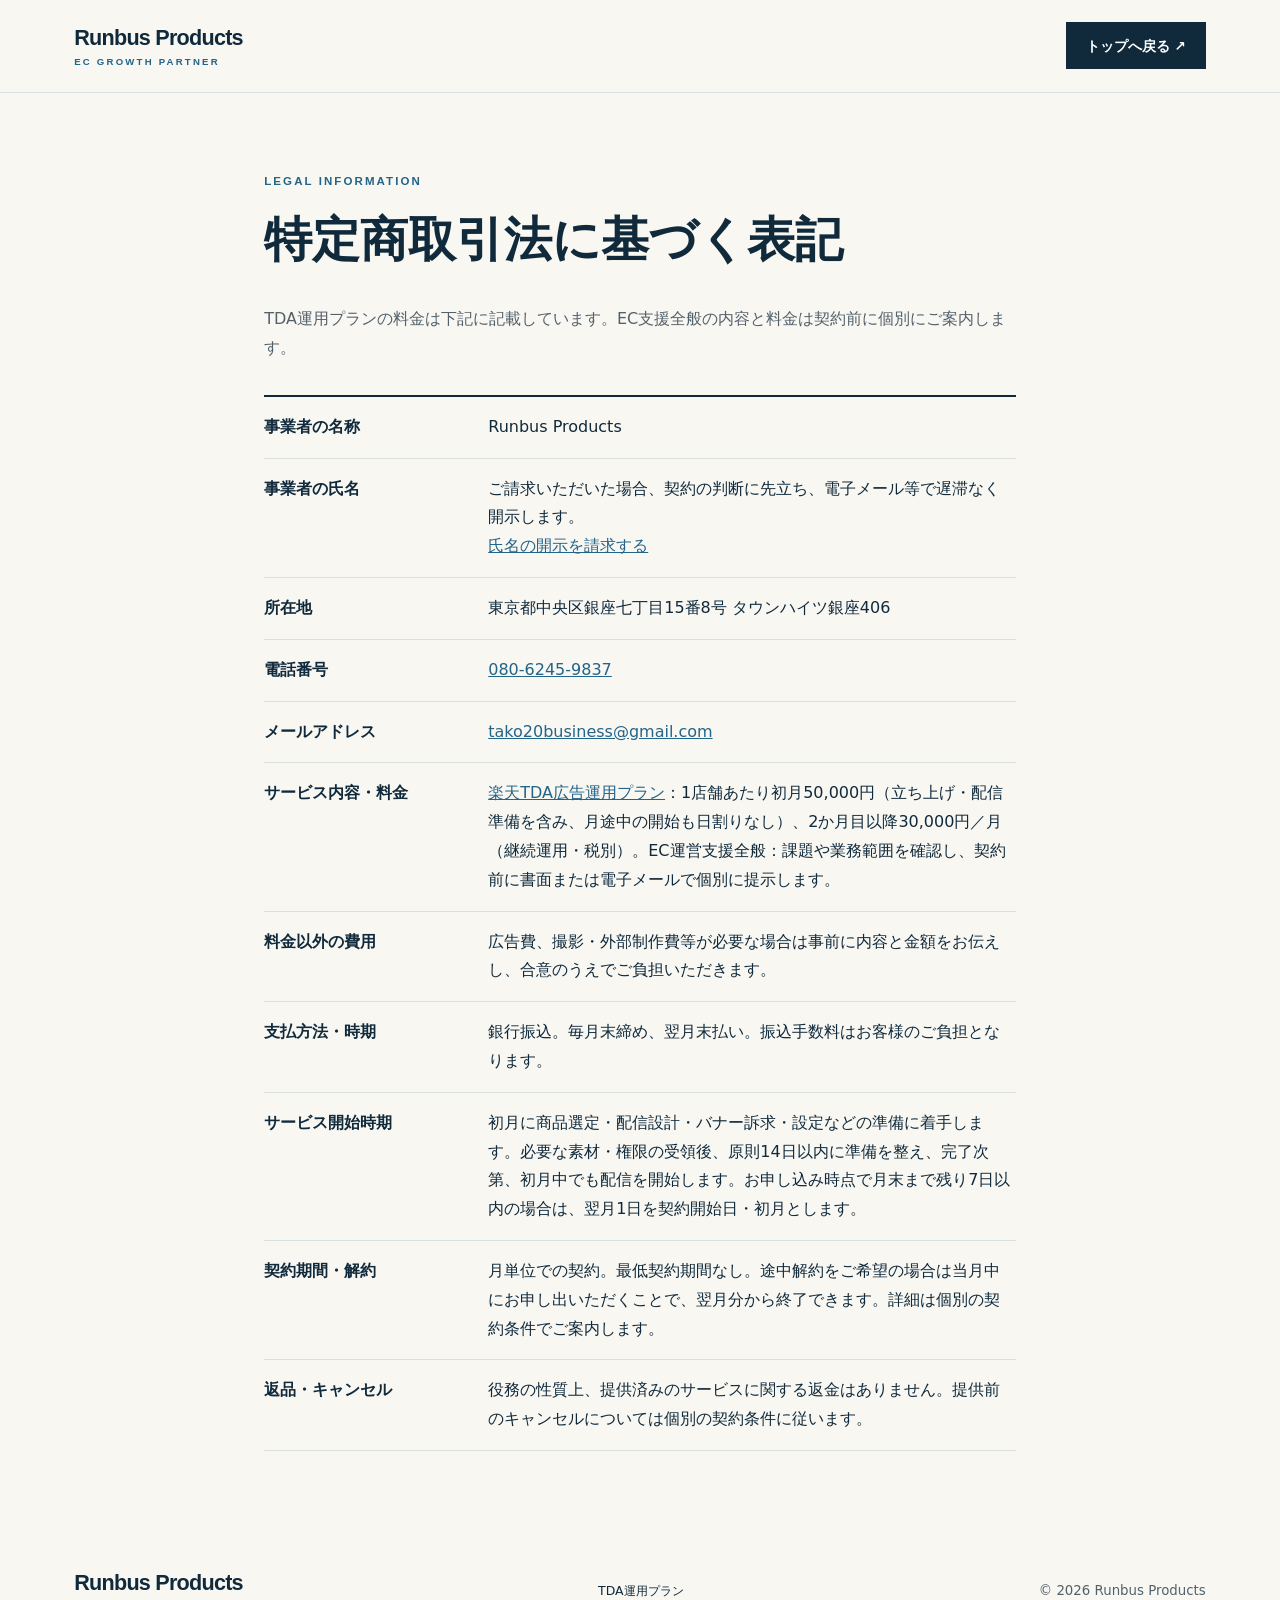
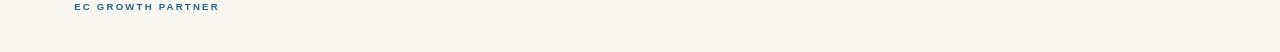
==== commit 9cf0c1e4: "Add files via upload" ====
--- a/legal.html
+++ b/legal.html
@@ -13,4 +13,4 @@
 @media(max-width:520px){.siteHeader{height:4.8rem}.brand strong{font-size:1.05rem}.brand span{font-size:.52rem}.headerCta{padding:.55rem .7rem;font-size:.75rem}.headerCta span{margin-left:.3rem}.hero h1{font-size:clamp(2.1rem,8.3vw,3rem)}.heroLead{font-size:.94rem}.heroActions{gap:1.2rem;flex-wrap:wrap}.heroPanel{min-height:390px}.heroStatement strong{font-size:2.6rem}.proofStrip span{width:100%}.section{padding-top:4.7rem;padding-bottom:4.7rem}.section h2,.contact h2{font-size:1.9rem}.caseCard{padding:1.25rem;margin-inline:-.35rem}.chartTitle{flex-direction:column;gap:.2rem}.caseHighlight strong{font-size:3.4rem}.experienceGrid>div{padding:1.4rem}.challengeList article{grid-template-columns:2rem 1fr 1rem;gap:.5rem}.legalPage{padding-block:3rem}.legalPage dl div{grid-template-columns:1fr;gap:.3rem}footer{align-items:flex-start;flex-direction:column}}
 @media(prefers-reduced-motion:reduce){html{scroll-behavior:auto}}
 .tdaEntry{background:#eaf3dd;display:flex;align-items:center;justify-content:space-between;gap:3rem;padding:clamp(3rem,6vw,5rem) var(--gutter)}.tdaEntry>div{max-width:760px}.tdaEntryKicker{font:800 .7rem Arial,sans-serif;letter-spacing:.14em;color:#537b29}.tdaEntry h2{font-size:clamp(2rem,3.4vw,3.2rem);line-height:1.35;margin:1rem 0}.tdaEntry p{color:#455960}.tdaEntry>a{background:var(--navy);color:#fff;white-space:nowrap;padding:1rem 1.3rem;font-weight:800}.tdaEntry>a span{margin-left:1.5rem}.tdaEntry>a:hover{background:var(--blue)}@media(max-width:760px){.tdaEntry{align-items:flex-start;flex-direction:column;gap:1.5rem}.tdaEntry>a{white-space:normal}}
-</style></head><body><main><header class="siteHeader"><a class="brand" href="index.html"><strong>Runbus Products</strong><span>EC GROWTH PARTNER</span></a><a class="headerCta" href="index.html">トップへ戻る ↗</a></header><section class="legalPage"><p class="sectionEyebrow">LEGAL INFORMATION</p><h1>特定商取引法に基づく表記</h1><p class="legalIntro">TDA運用プランの料金は下記に記載しています。EC支援全般の内容と料金は契約前に個別にご案内します。</p><dl><div><dt>事業者の名称</dt><dd>Runbus Products</dd></div><div><dt>事業者の氏名</dt><dd>ご請求いただいた場合、契約の判断に先立ち、電子メール等で遅滞なく開示します。<br/><a href="mailto:tako20business@gmail.com?subject=%E4%BA%8B%E6%A5%AD%E8%80%85%E6%B0%8F%E5%90%8D%E3%81%AE%E9%96%8B%E7%A4%BA%E8%AB%8B%E6%B1%82">氏名の開示を請求する</a></dd></div><div><dt>所在地</dt><dd>東京都中央区銀座七丁目15番8号 タウンハイツ銀座406</dd></div><div><dt>電話番号</dt><dd><a href="tel:08062459837">080-6245-9837</a></dd></div><div><dt>メールアドレス</dt><dd><a href="mailto:tako20business@gmail.com">tako20business@gmail.com</a></dd></div><div><dt>サービス内容・料金</dt><dd><a href="index.html">楽天TDA広告運用プラン</a>：1店舗あたり初月50,000円（契約開始日にかかわらず日割りなし）、2か月目以降30,000円／月（税別）。EC運営支援全般：課題や業務範囲を確認し、契約前に書面または電子メールで個別に提示します。</dd></div><div><dt>料金以外の費用</dt><dd>広告費、撮影・外部制作費等が必要な場合は事前に内容と金額をお伝えし、合意のうえでご負担いただきます。</dd></div><div><dt>支払方法・時期</dt><dd>銀行振込。毎月末締め、翌月末払い。振込手数料はお客様のご負担となります。</dd></div><div><dt>サービス開始時期</dt><dd>契約開始から14日以内に配信準備を整え、準備完了次第、運用を開始します。お申し込み時点で月末まで残り7日以内の場合は、翌月1日を契約開始日・初月とします。</dd></div><div><dt>契約期間・解約</dt><dd>月単位での契約。最低契約期間なし。途中解約をご希望の場合は当月中にお申し出いただくことで、翌月分から終了できます。詳細は個別の契約条件でご案内します。</dd></div><div><dt>返品・キャンセル</dt><dd>役務の性質上、提供済みのサービスに関する返金はありません。提供前のキャンセルについては個別の契約条件に従います。</dd></div></dl></section><footer><a class="brand" href="index.html"><strong>Runbus Products</strong><span>EC GROWTH PARTNER</span></a><div><a href="index.html">TDA運用プラン</a></div><small>© 2026 Runbus Products</small></footer></main></body></html>+</style></head><body><main><header class="siteHeader"><a class="brand" href="index.html"><strong>Runbus Products</strong><span>EC GROWTH PARTNER</span></a><a class="headerCta" href="index.html">トップへ戻る ↗</a></header><section class="legalPage"><p class="sectionEyebrow">LEGAL INFORMATION</p><h1>特定商取引法に基づく表記</h1><p class="legalIntro">TDA運用プランの料金は下記に記載しています。EC支援全般の内容と料金は契約前に個別にご案内します。</p><dl><div><dt>事業者の名称</dt><dd>Runbus Products</dd></div><div><dt>事業者の氏名</dt><dd>ご請求いただいた場合、契約の判断に先立ち、電子メール等で遅滞なく開示します。<br/><a href="mailto:tako20business@gmail.com?subject=%E4%BA%8B%E6%A5%AD%E8%80%85%E6%B0%8F%E5%90%8D%E3%81%AE%E9%96%8B%E7%A4%BA%E8%AB%8B%E6%B1%82">氏名の開示を請求する</a></dd></div><div><dt>所在地</dt><dd>東京都中央区銀座七丁目15番8号 タウンハイツ銀座406</dd></div><div><dt>電話番号</dt><dd><a href="tel:08062459837">080-6245-9837</a></dd></div><div><dt>メールアドレス</dt><dd><a href="mailto:tako20business@gmail.com">tako20business@gmail.com</a></dd></div><div><dt>サービス内容・料金</dt><dd><a href="index.html">楽天TDA広告運用プラン</a>：1店舗あたり初月50,000円（立ち上げ・配信準備を含み、月途中の開始も日割りなし）、2か月目以降30,000円／月（継続運用・税別）。EC運営支援全般：課題や業務範囲を確認し、契約前に書面または電子メールで個別に提示します。</dd></div><div><dt>料金以外の費用</dt><dd>広告費、撮影・外部制作費等が必要な場合は事前に内容と金額をお伝えし、合意のうえでご負担いただきます。</dd></div><div><dt>支払方法・時期</dt><dd>銀行振込。毎月末締め、翌月末払い。振込手数料はお客様のご負担となります。</dd></div><div><dt>サービス開始時期</dt><dd>初月に商品選定・配信設計・バナー訴求・設定などの準備に着手します。必要な素材・権限の受領後、原則14日以内に準備を整え、完了次第、初月中でも配信を開始します。お申し込み時点で月末まで残り7日以内の場合は、翌月1日を契約開始日・初月とします。</dd></div><div><dt>契約期間・解約</dt><dd>月単位での契約。最低契約期間なし。途中解約をご希望の場合は当月中にお申し出いただくことで、翌月分から終了できます。詳細は個別の契約条件でご案内します。</dd></div><div><dt>返品・キャンセル</dt><dd>役務の性質上、提供済みのサービスに関する返金はありません。提供前のキャンセルについては個別の契約条件に従います。</dd></div></dl></section><footer><a class="brand" href="index.html"><strong>Runbus Products</strong><span>EC GROWTH PARTNER</span></a><div><a href="index.html">TDA運用プラン</a></div><small>© 2026 Runbus Products</small></footer></main></body></html>
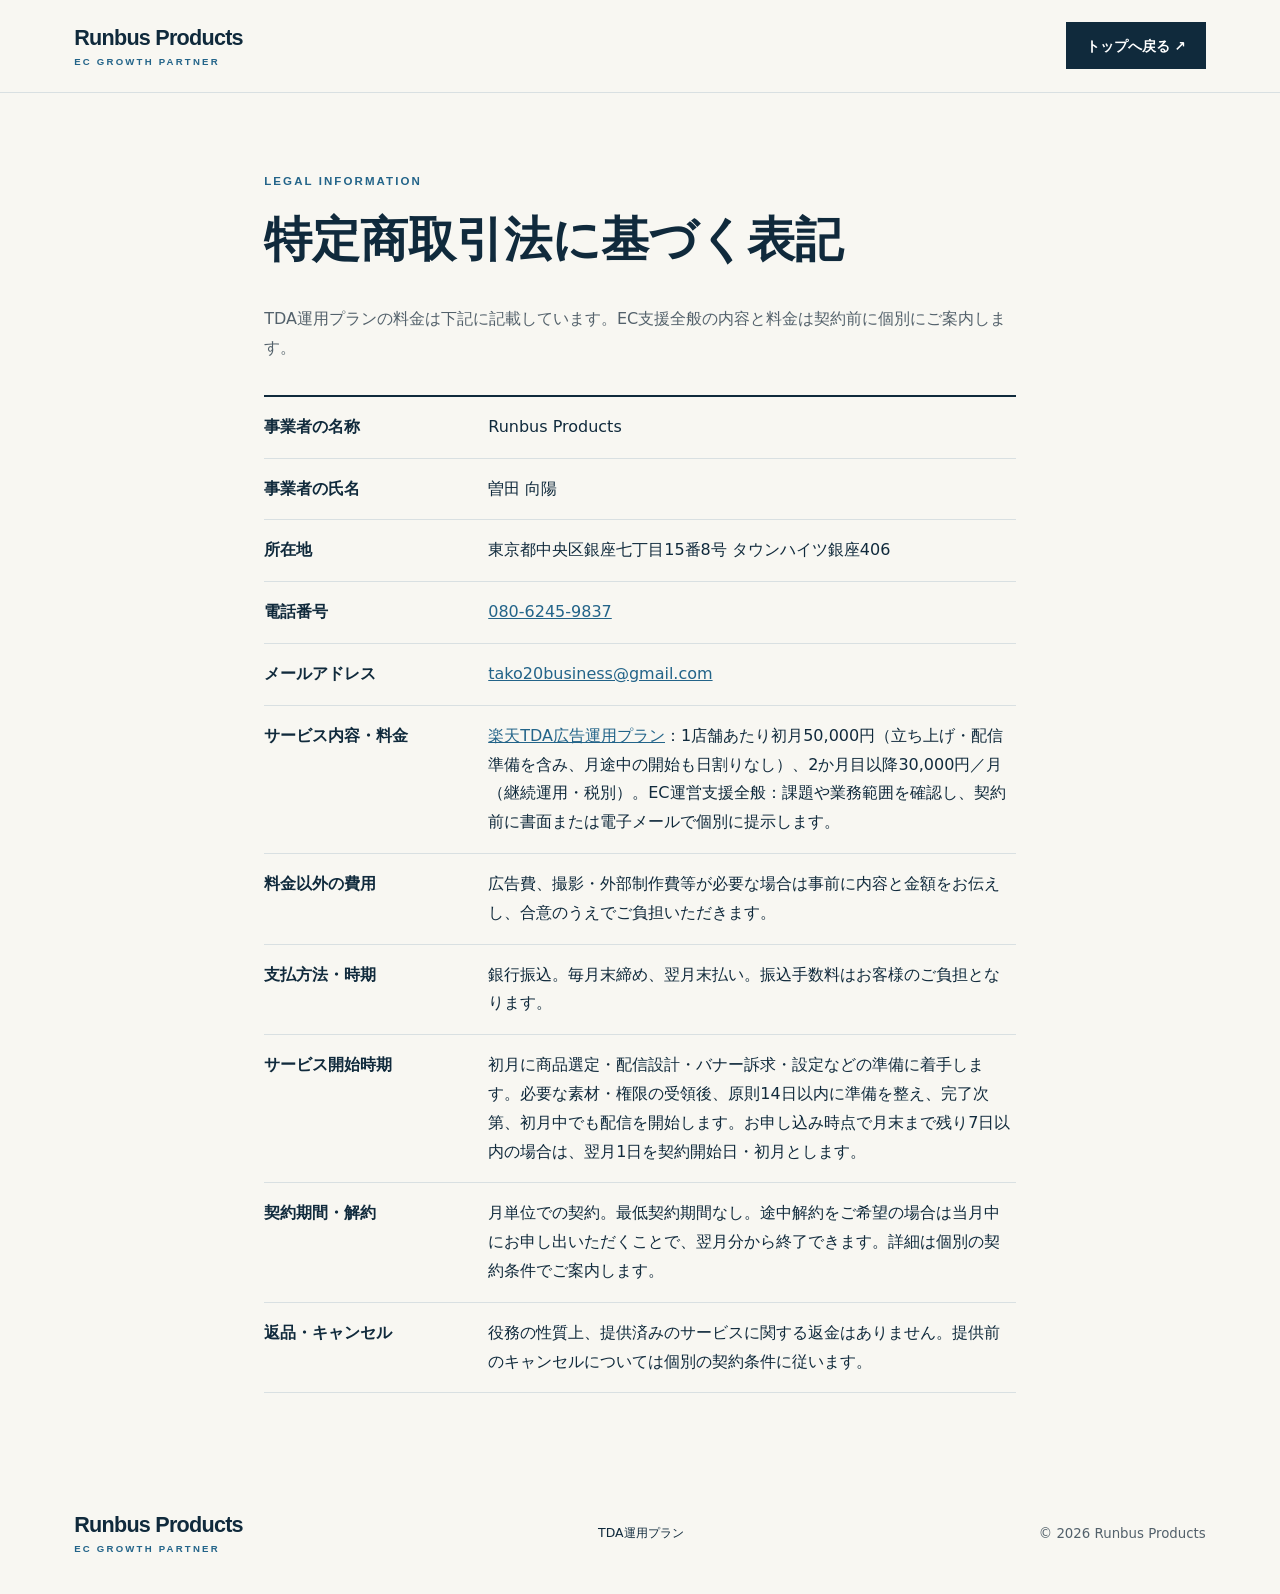
==== commit a234b0f0: "Add files via upload" ====
--- a/legal.html
+++ b/legal.html
@@ -13,4 +13,4 @@
 @media(max-width:520px){.siteHeader{height:4.8rem}.brand strong{font-size:1.05rem}.brand span{font-size:.52rem}.headerCta{padding:.55rem .7rem;font-size:.75rem}.headerCta span{margin-left:.3rem}.hero h1{font-size:clamp(2.1rem,8.3vw,3rem)}.heroLead{font-size:.94rem}.heroActions{gap:1.2rem;flex-wrap:wrap}.heroPanel{min-height:390px}.heroStatement strong{font-size:2.6rem}.proofStrip span{width:100%}.section{padding-top:4.7rem;padding-bottom:4.7rem}.section h2,.contact h2{font-size:1.9rem}.caseCard{padding:1.25rem;margin-inline:-.35rem}.chartTitle{flex-direction:column;gap:.2rem}.caseHighlight strong{font-size:3.4rem}.experienceGrid>div{padding:1.4rem}.challengeList article{grid-template-columns:2rem 1fr 1rem;gap:.5rem}.legalPage{padding-block:3rem}.legalPage dl div{grid-template-columns:1fr;gap:.3rem}footer{align-items:flex-start;flex-direction:column}}
 @media(prefers-reduced-motion:reduce){html{scroll-behavior:auto}}
 .tdaEntry{background:#eaf3dd;display:flex;align-items:center;justify-content:space-between;gap:3rem;padding:clamp(3rem,6vw,5rem) var(--gutter)}.tdaEntry>div{max-width:760px}.tdaEntryKicker{font:800 .7rem Arial,sans-serif;letter-spacing:.14em;color:#537b29}.tdaEntry h2{font-size:clamp(2rem,3.4vw,3.2rem);line-height:1.35;margin:1rem 0}.tdaEntry p{color:#455960}.tdaEntry>a{background:var(--navy);color:#fff;white-space:nowrap;padding:1rem 1.3rem;font-weight:800}.tdaEntry>a span{margin-left:1.5rem}.tdaEntry>a:hover{background:var(--blue)}@media(max-width:760px){.tdaEntry{align-items:flex-start;flex-direction:column;gap:1.5rem}.tdaEntry>a{white-space:normal}}
-</style></head><body><main><header class="siteHeader"><a class="brand" href="index.html"><strong>Runbus Products</strong><span>EC GROWTH PARTNER</span></a><a class="headerCta" href="index.html">トップへ戻る ↗</a></header><section class="legalPage"><p class="sectionEyebrow">LEGAL INFORMATION</p><h1>特定商取引法に基づく表記</h1><p class="legalIntro">TDA運用プランの料金は下記に記載しています。EC支援全般の内容と料金は契約前に個別にご案内します。</p><dl><div><dt>事業者の名称</dt><dd>Runbus Products</dd></div><div><dt>事業者の氏名</dt><dd>ご請求いただいた場合、契約の判断に先立ち、電子メール等で遅滞なく開示します。<br/><a href="mailto:tako20business@gmail.com?subject=%E4%BA%8B%E6%A5%AD%E8%80%85%E6%B0%8F%E5%90%8D%E3%81%AE%E9%96%8B%E7%A4%BA%E8%AB%8B%E6%B1%82">氏名の開示を請求する</a></dd></div><div><dt>所在地</dt><dd>東京都中央区銀座七丁目15番8号 タウンハイツ銀座406</dd></div><div><dt>電話番号</dt><dd><a href="tel:08062459837">080-6245-9837</a></dd></div><div><dt>メールアドレス</dt><dd><a href="mailto:tako20business@gmail.com">tako20business@gmail.com</a></dd></div><div><dt>サービス内容・料金</dt><dd><a href="index.html">楽天TDA広告運用プラン</a>：1店舗あたり初月50,000円（立ち上げ・配信準備を含み、月途中の開始も日割りなし）、2か月目以降30,000円／月（継続運用・税別）。EC運営支援全般：課題や業務範囲を確認し、契約前に書面または電子メールで個別に提示します。</dd></div><div><dt>料金以外の費用</dt><dd>広告費、撮影・外部制作費等が必要な場合は事前に内容と金額をお伝えし、合意のうえでご負担いただきます。</dd></div><div><dt>支払方法・時期</dt><dd>銀行振込。毎月末締め、翌月末払い。振込手数料はお客様のご負担となります。</dd></div><div><dt>サービス開始時期</dt><dd>初月に商品選定・配信設計・バナー訴求・設定などの準備に着手します。必要な素材・権限の受領後、原則14日以内に準備を整え、完了次第、初月中でも配信を開始します。お申し込み時点で月末まで残り7日以内の場合は、翌月1日を契約開始日・初月とします。</dd></div><div><dt>契約期間・解約</dt><dd>月単位での契約。最低契約期間なし。途中解約をご希望の場合は当月中にお申し出いただくことで、翌月分から終了できます。詳細は個別の契約条件でご案内します。</dd></div><div><dt>返品・キャンセル</dt><dd>役務の性質上、提供済みのサービスに関する返金はありません。提供前のキャンセルについては個別の契約条件に従います。</dd></div></dl></section><footer><a class="brand" href="index.html"><strong>Runbus Products</strong><span>EC GROWTH PARTNER</span></a><div><a href="index.html">TDA運用プラン</a></div><small>© 2026 Runbus Products</small></footer></main></body></html>+</style></head><body><main><header class="siteHeader"><a class="brand" href="index.html"><strong>Runbus Products</strong><span>EC GROWTH PARTNER</span></a><a class="headerCta" href="index.html">トップへ戻る ↗</a></header><section class="legalPage"><p class="sectionEyebrow">LEGAL INFORMATION</p><h1>特定商取引法に基づく表記</h1><p class="legalIntro">TDA運用プランの料金は下記に記載しています。EC支援全般の内容と料金は契約前に個別にご案内します。</p><dl><div><dt>事業者の名称</dt><dd>Runbus Products</dd></div><div><dt>事業者の氏名</dt><dd>曽田 向陽</dd></div><div><dt>所在地</dt><dd>東京都中央区銀座七丁目15番8号 タウンハイツ銀座406</dd></div><div><dt>電話番号</dt><dd><a href="tel:08062459837">080-6245-9837</a></dd></div><div><dt>メールアドレス</dt><dd><a href="mailto:tako20business@gmail.com">tako20business@gmail.com</a></dd></div><div><dt>サービス内容・料金</dt><dd><a href="index.html">楽天TDA広告運用プラン</a>：1店舗あたり初月50,000円（立ち上げ・配信準備を含み、月途中の開始も日割りなし）、2か月目以降30,000円／月（継続運用・税別）。EC運営支援全般：課題や業務範囲を確認し、契約前に書面または電子メールで個別に提示します。</dd></div><div><dt>料金以外の費用</dt><dd>広告費、撮影・外部制作費等が必要な場合は事前に内容と金額をお伝えし、合意のうえでご負担いただきます。</dd></div><div><dt>支払方法・時期</dt><dd>銀行振込。毎月末締め、翌月末払い。振込手数料はお客様のご負担となります。</dd></div><div><dt>サービス開始時期</dt><dd>初月に商品選定・配信設計・バナー訴求・設定などの準備に着手します。必要な素材・権限の受領後、原則14日以内に準備を整え、完了次第、初月中でも配信を開始します。お申し込み時点で月末まで残り7日以内の場合は、翌月1日を契約開始日・初月とします。</dd></div><div><dt>契約期間・解約</dt><dd>月単位での契約。最低契約期間なし。途中解約をご希望の場合は当月中にお申し出いただくことで、翌月分から終了できます。詳細は個別の契約条件でご案内します。</dd></div><div><dt>返品・キャンセル</dt><dd>役務の性質上、提供済みのサービスに関する返金はありません。提供前のキャンセルについては個別の契約条件に従います。</dd></div></dl></section><footer><a class="brand" href="index.html"><strong>Runbus Products</strong><span>EC GROWTH PARTNER</span></a><div><a href="index.html">TDA運用プラン</a></div><small>© 2026 Runbus Products</small></footer></main></body></html>
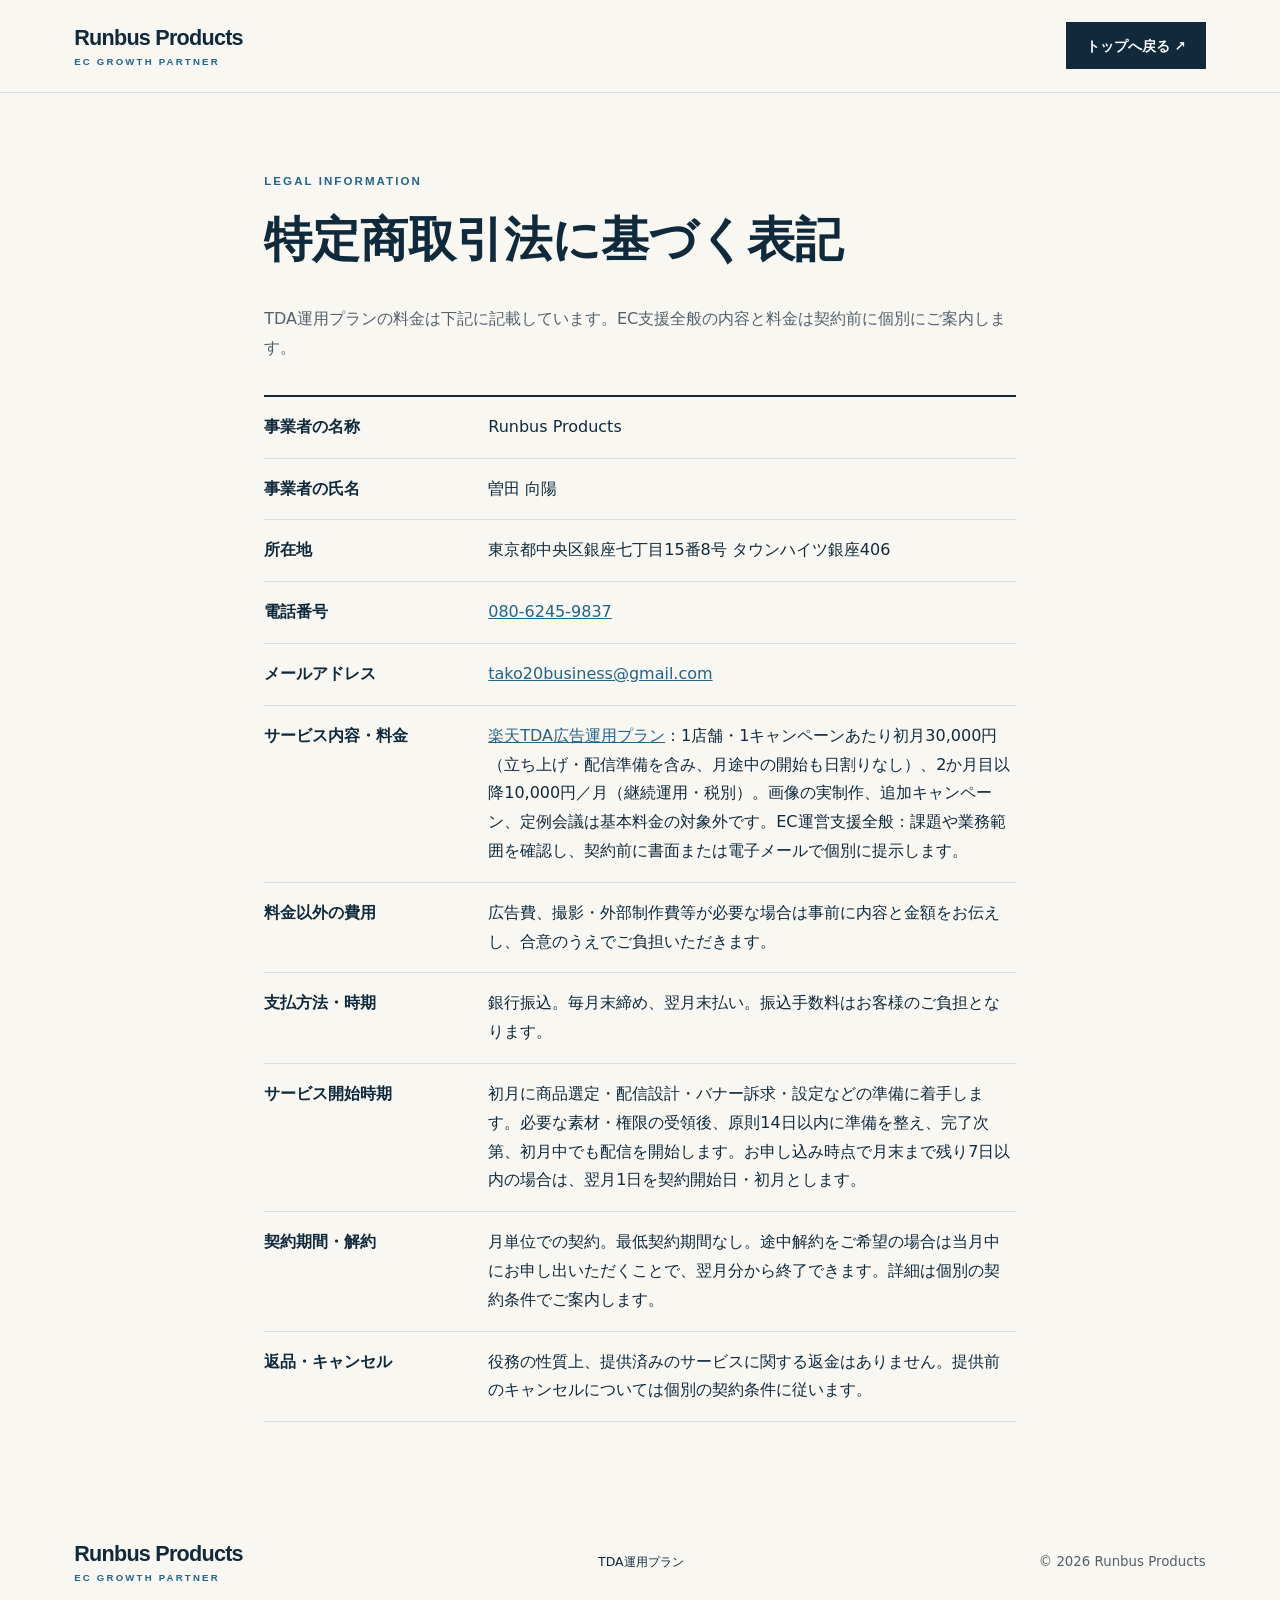
==== commit 070befed: "Add files via upload" ====
--- a/legal.html
+++ b/legal.html
@@ -13,4 +13,4 @@
 @media(max-width:520px){.siteHeader{height:4.8rem}.brand strong{font-size:1.05rem}.brand span{font-size:.52rem}.headerCta{padding:.55rem .7rem;font-size:.75rem}.headerCta span{margin-left:.3rem}.hero h1{font-size:clamp(2.1rem,8.3vw,3rem)}.heroLead{font-size:.94rem}.heroActions{gap:1.2rem;flex-wrap:wrap}.heroPanel{min-height:390px}.heroStatement strong{font-size:2.6rem}.proofStrip span{width:100%}.section{padding-top:4.7rem;padding-bottom:4.7rem}.section h2,.contact h2{font-size:1.9rem}.caseCard{padding:1.25rem;margin-inline:-.35rem}.chartTitle{flex-direction:column;gap:.2rem}.caseHighlight strong{font-size:3.4rem}.experienceGrid>div{padding:1.4rem}.challengeList article{grid-template-columns:2rem 1fr 1rem;gap:.5rem}.legalPage{padding-block:3rem}.legalPage dl div{grid-template-columns:1fr;gap:.3rem}footer{align-items:flex-start;flex-direction:column}}
 @media(prefers-reduced-motion:reduce){html{scroll-behavior:auto}}
 .tdaEntry{background:#eaf3dd;display:flex;align-items:center;justify-content:space-between;gap:3rem;padding:clamp(3rem,6vw,5rem) var(--gutter)}.tdaEntry>div{max-width:760px}.tdaEntryKicker{font:800 .7rem Arial,sans-serif;letter-spacing:.14em;color:#537b29}.tdaEntry h2{font-size:clamp(2rem,3.4vw,3.2rem);line-height:1.35;margin:1rem 0}.tdaEntry p{color:#455960}.tdaEntry>a{background:var(--navy);color:#fff;white-space:nowrap;padding:1rem 1.3rem;font-weight:800}.tdaEntry>a span{margin-left:1.5rem}.tdaEntry>a:hover{background:var(--blue)}@media(max-width:760px){.tdaEntry{align-items:flex-start;flex-direction:column;gap:1.5rem}.tdaEntry>a{white-space:normal}}
-</style></head><body><main><header class="siteHeader"><a class="brand" href="index.html"><strong>Runbus Products</strong><span>EC GROWTH PARTNER</span></a><a class="headerCta" href="index.html">トップへ戻る ↗</a></header><section class="legalPage"><p class="sectionEyebrow">LEGAL INFORMATION</p><h1>特定商取引法に基づく表記</h1><p class="legalIntro">TDA運用プランの料金は下記に記載しています。EC支援全般の内容と料金は契約前に個別にご案内します。</p><dl><div><dt>事業者の名称</dt><dd>Runbus Products</dd></div><div><dt>事業者の氏名</dt><dd>曽田 向陽</dd></div><div><dt>所在地</dt><dd>東京都中央区銀座七丁目15番8号 タウンハイツ銀座406</dd></div><div><dt>電話番号</dt><dd><a href="tel:08062459837">080-6245-9837</a></dd></div><div><dt>メールアドレス</dt><dd><a href="mailto:tako20business@gmail.com">tako20business@gmail.com</a></dd></div><div><dt>サービス内容・料金</dt><dd><a href="index.html">楽天TDA広告運用プラン</a>：1店舗あたり初月50,000円（立ち上げ・配信準備を含み、月途中の開始も日割りなし）、2か月目以降30,000円／月（継続運用・税別）。EC運営支援全般：課題や業務範囲を確認し、契約前に書面または電子メールで個別に提示します。</dd></div><div><dt>料金以外の費用</dt><dd>広告費、撮影・外部制作費等が必要な場合は事前に内容と金額をお伝えし、合意のうえでご負担いただきます。</dd></div><div><dt>支払方法・時期</dt><dd>銀行振込。毎月末締め、翌月末払い。振込手数料はお客様のご負担となります。</dd></div><div><dt>サービス開始時期</dt><dd>初月に商品選定・配信設計・バナー訴求・設定などの準備に着手します。必要な素材・権限の受領後、原則14日以内に準備を整え、完了次第、初月中でも配信を開始します。お申し込み時点で月末まで残り7日以内の場合は、翌月1日を契約開始日・初月とします。</dd></div><div><dt>契約期間・解約</dt><dd>月単位での契約。最低契約期間なし。途中解約をご希望の場合は当月中にお申し出いただくことで、翌月分から終了できます。詳細は個別の契約条件でご案内します。</dd></div><div><dt>返品・キャンセル</dt><dd>役務の性質上、提供済みのサービスに関する返金はありません。提供前のキャンセルについては個別の契約条件に従います。</dd></div></dl></section><footer><a class="brand" href="index.html"><strong>Runbus Products</strong><span>EC GROWTH PARTNER</span></a><div><a href="index.html">TDA運用プラン</a></div><small>© 2026 Runbus Products</small></footer></main></body></html>+</style></head><body><main><header class="siteHeader"><a class="brand" href="index.html"><strong>Runbus Products</strong><span>EC GROWTH PARTNER</span></a><a class="headerCta" href="index.html">トップへ戻る ↗</a></header><section class="legalPage"><p class="sectionEyebrow">LEGAL INFORMATION</p><h1>特定商取引法に基づく表記</h1><p class="legalIntro">TDA運用プランの料金は下記に記載しています。EC支援全般の内容と料金は契約前に個別にご案内します。</p><dl><div><dt>事業者の名称</dt><dd>Runbus Products</dd></div><div><dt>事業者の氏名</dt><dd>曽田 向陽</dd></div><div><dt>所在地</dt><dd>東京都中央区銀座七丁目15番8号 タウンハイツ銀座406</dd></div><div><dt>電話番号</dt><dd><a href="tel:08062459837">080-6245-9837</a></dd></div><div><dt>メールアドレス</dt><dd><a href="mailto:tako20business@gmail.com">tako20business@gmail.com</a></dd></div><div><dt>サービス内容・料金</dt><dd><a href="index.html">楽天TDA広告運用プラン</a>：1店舗・1キャンペーンあたり初月30,000円（立ち上げ・配信準備を含み、月途中の開始も日割りなし）、2か月目以降10,000円／月（継続運用・税別）。画像の実制作、追加キャンペーン、定例会議は基本料金の対象外です。EC運営支援全般：課題や業務範囲を確認し、契約前に書面または電子メールで個別に提示します。</dd></div><div><dt>料金以外の費用</dt><dd>広告費、撮影・外部制作費等が必要な場合は事前に内容と金額をお伝えし、合意のうえでご負担いただきます。</dd></div><div><dt>支払方法・時期</dt><dd>銀行振込。毎月末締め、翌月末払い。振込手数料はお客様のご負担となります。</dd></div><div><dt>サービス開始時期</dt><dd>初月に商品選定・配信設計・バナー訴求・設定などの準備に着手します。必要な素材・権限の受領後、原則14日以内に準備を整え、完了次第、初月中でも配信を開始します。お申し込み時点で月末まで残り7日以内の場合は、翌月1日を契約開始日・初月とします。</dd></div><div><dt>契約期間・解約</dt><dd>月単位での契約。最低契約期間なし。途中解約をご希望の場合は当月中にお申し出いただくことで、翌月分から終了できます。詳細は個別の契約条件でご案内します。</dd></div><div><dt>返品・キャンセル</dt><dd>役務の性質上、提供済みのサービスに関する返金はありません。提供前のキャンセルについては個別の契約条件に従います。</dd></div></dl></section><footer><a class="brand" href="index.html"><strong>Runbus Products</strong><span>EC GROWTH PARTNER</span></a><div><a href="index.html">TDA運用プラン</a></div><small>© 2026 Runbus Products</small></footer></main></body></html>
